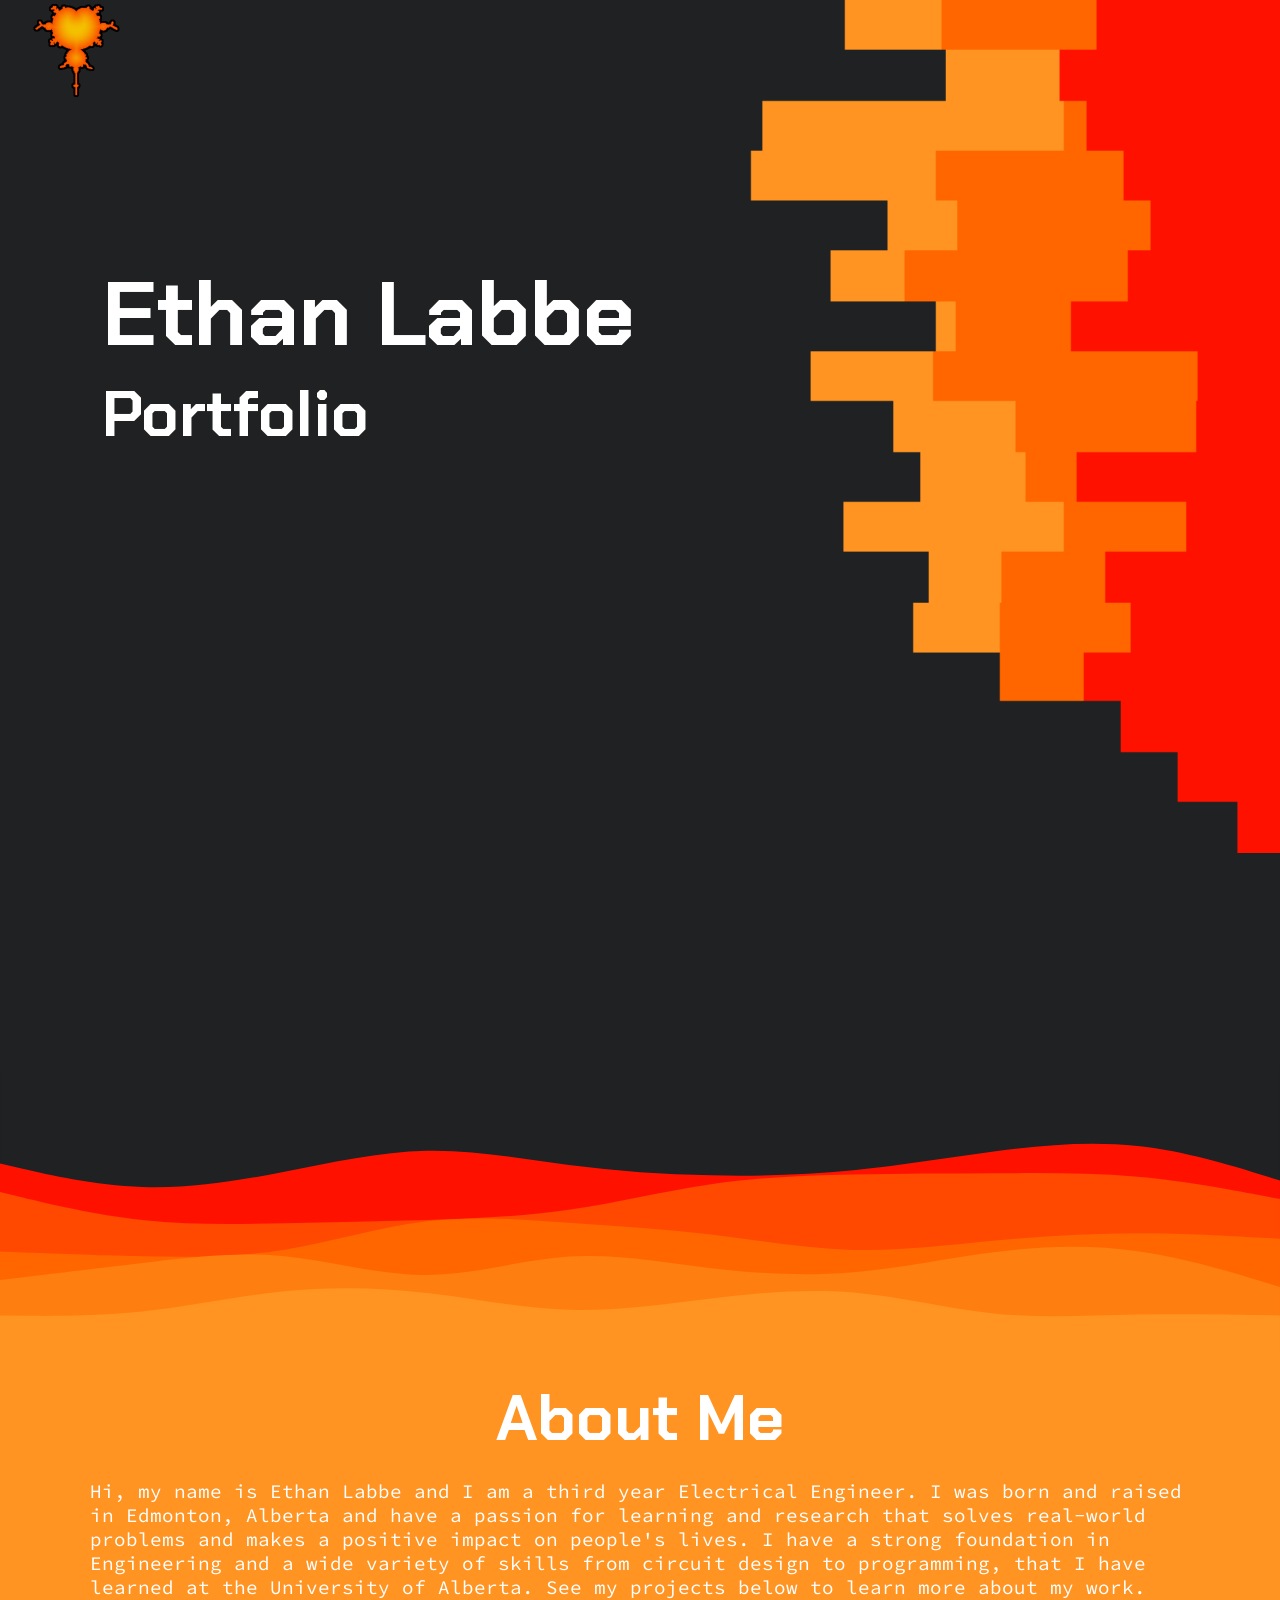
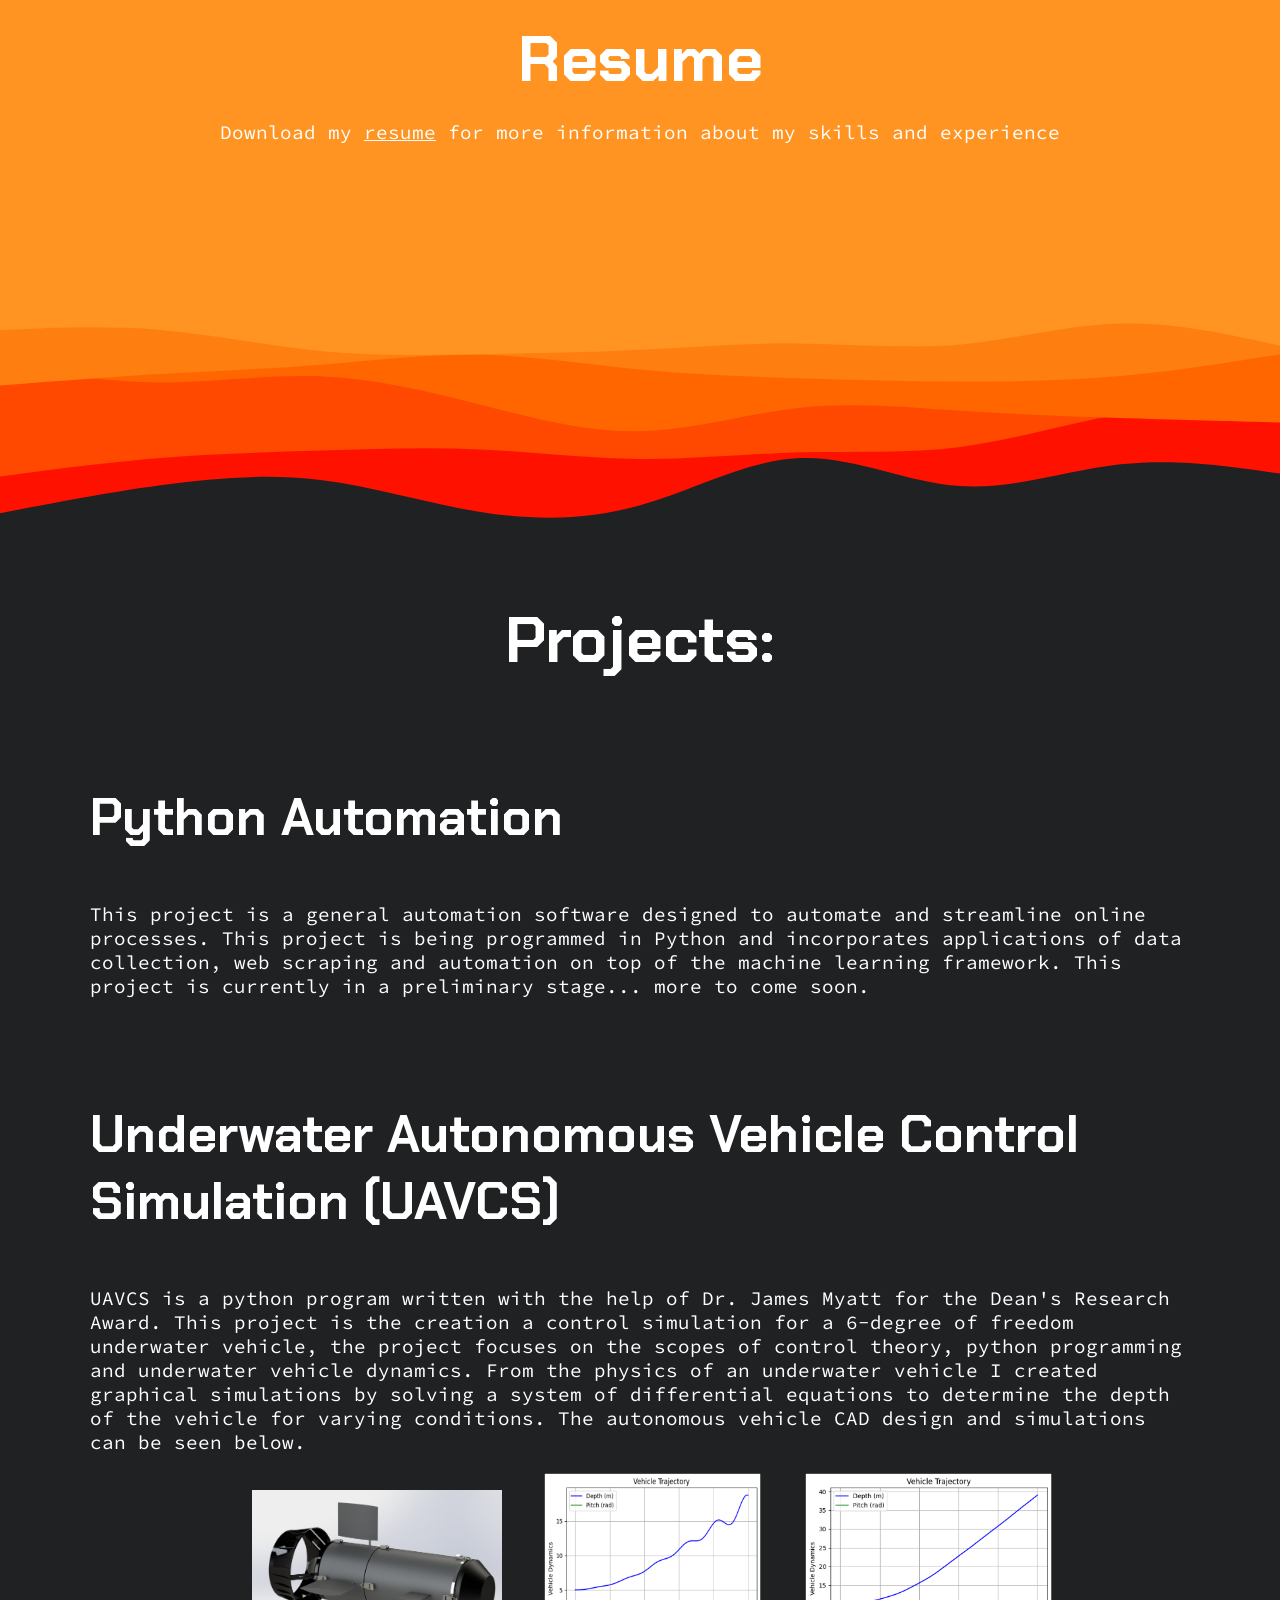
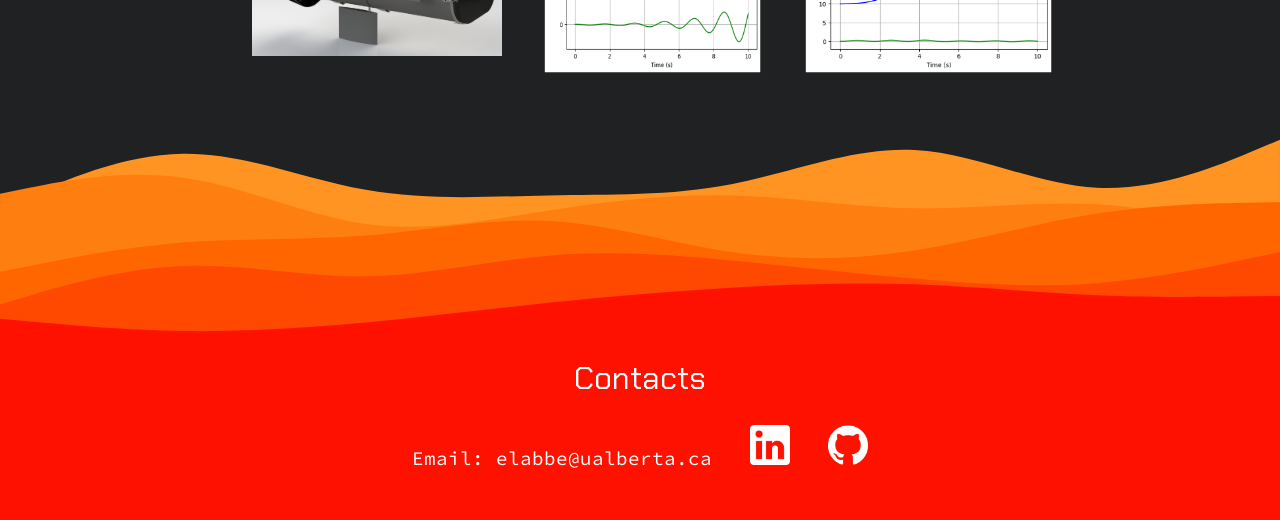
==== index.html @ 17e96338 "resume prep V1" ====
<!DOCTYPE html>
<html lang="en">

<head>
    <meta charset="UTF-8" />
    <meta http-equiv="X-UA-Compatible" content="IE=edge" />
    <meta name="viewport" content="width=device-width, initial-scale=1.0, user-scalable=0">
    <title>Ethan Labbe</title>
    <link rel="icon" type="image/x-icon" href="logo.png">
    <link rel="preconnect" href="https://fonts.googleapis.com">
    <link rel="preconnect" href="https://fonts.gstatic.com" crossorigin>
    <link
        href="https://fonts.googleapis.com/css2?family=Chakra+Petch:wght@400;600&family=Exo+2:wght@600&family=Oxygen:wght@700&family=Quicksand:wght@600&family=Righteous&family=Source+Code+Pro&display=swap"
        rel="stylesheet">

    <link rel="stylesheet" href="style.css">

</head>

<body>

    <div class="spacer layer2"> <img class="logo" src="logo.png" alt="logo"></div>
    <div class="container">
        <h1>Ethan Labbe</h1>
        <h2>Portfolio</h2>
    </div>

    <div class="spacer3"></div>
    <div class="spacer2 layer1"></div>
    <section class="yellow">
        <h2>About Me</h2>
        <p class="leftxt">Hi, my name is Ethan Labbe and I am a third year Electrical Engineer. I was born and raised
            in Edmonton, Alberta and have a passion for learning and research
            that solves real-world problems and makes a positive impact on people's lives. I have a strong
            foundation in Engineering and a wide variety of skills from circuit design to programming, that I have
            learned at the University of Alberta. See my projects below to learn more about my work.
        </p>
        <h2>Resume</h2>
        <p class="leftxt">Download my <a class="link" target="_blank" href="Ethan Labbe Resume.pdf">resume</a> for more information
            about my skills and experience </p>
    </section>
    <div class="spacer2 layer4"></div>

    <section>
        <h2>Projects:</h2>
        <div class="leftxt">
            <h3>Python Automation</h3>
            <p>This project is a general automation software designed to automate and streamline online processes. 
                This project is being programmed in Python and incorporates applications of data collection,
                web scraping and automation on top of the machine learning framework.
                This project is currently in a preliminary stage... more to come soon.</p>

            <h3><a target="_blank" href="DRAposter.pdf">Underwater Autonomous Vehicle Control Simulation (UAVCS)</a></h3>
            <p> UAVCS is a python program written with the help of Dr. James Myatt for the Dean's Research
                Award. This project is the creation a control simulation for a 6-degree of freedom underwater
                vehicle, the project focuses on the scopes of control theory, python programming and underwater
                vehicle dynamics. From the physics of an underwater vehicle I created graphical simulations by solving
                a system of differential equations to determine the depth of the vehicle for varying conditions.
                The autonomous vehicle CAD design and simulations can be seen below.
            </p>
        </div>
    </section>
    <div class="center">
        <img class= "medpic" src="UAVCAD.jpg" alt="CAD design of vehicle">
        <img class= "medpic" src="controlplot.jpg.png" alt="control plot">
        <img class= "medpic" src="Divingplot.jpg.png" alt="diving plot" >
    </div>
    <div class="layer3 spacer2"></div>
    <div class="center red">
        <p2>Contacts</p2>
    </div>

    <div class="center red">
        <p1>
            <p1>Email:</p1>
            <a onclick="copy()">elabbe@ualberta.ca</a>
            <a target="_blank" href="https://www.linkedin.com/in/ethan-labbe/">
                <img class="icon" src="linlogo.png" alt="logo1">
            </a>
            <a target="_blank" href="https://github.com/EthanLabb"> <img class="icon" src="gitlogo.png" alt="logo2"> </a>
        </p1>
    </div>

    <script>
        function copy() {
            navigator.clipboard.writeText("elabbe@ualberta.ca");
            window.alert("Email Copied")
        }
    </script>

</body>

</html>
---- style.css ----
@import url('https://fonts.googleapis.com/css2?family=Chakra+Petch:wght@400;600&family=Exo+2:wght@600&family=Oxygen:wght@700&family=Quicksand:wght@600&family=Righteous&family=Source+Code+Pro&display=swap');

        /* mobile response */
        @media screen and (max-width:1000px) {
            .icon{
                max-width: 15px;
            }
            .medpic{
                max-width: 100px;
            }

            .logo{
                max-width: 30px;
            }
        }


         h1 {
             font-size: 7vw;
             font-family: 'Chakra Petch', sans-serif;
             margin: 0;
         }

         h2 {
             font-size: 5vw;
             font-family: 'Chakra Petch', sans-serif;
             margin: 0;
         }

         h3 {
             font-size: 4vw;
             font-family: 'Chakra Petch', sans-serif;
             padding-top: 4vw;

         }

         .container {
             position: absolute;
             display: flex;
             flex-direction: column;
             align-items: flex-start;
             top: 20vw;
             padding-left: 8vw;
         }

         p {
             font-size: 1.5vw;
             font-family: 'Source Code Pro', monospace;
             margin-left: 0px;
         }

         p1 {
             font-size: 1.5vw;
             font-family: 'Source Code Pro', monospace;
             margin-left: 0px;
             padding-bottom: 50px;
         }

         p2 {
             font-size: 2.5vw;
             font-family: 'Chakra Petch', sans-serif;
             padding-bottom: 2vw;
         }

         body {
             margin: 0;
             color: white;
             background: #1f2122;
             overflow-x: hidden;
         }

         section {
             position: relative;
             display: flex;
             flex-direction: column;
             align-items: center;
             min-height: 40vw;
             padding-top: 2vw;
         }

         img {
             margin-left: 2vw;
             object-fit:contain;
         }

         .icon {
            width: 40px;
         }

         .medpic{
            width:250px;
            height:200px;
         }

         .logo{
            width: 100px;
         }

         a {
             color: white;
             text-decoration: none;
         }

         .blue {
             background: #3c31dd;
         }

         .red {
             background: #ff1100;
         }


         .dark {
             background: #0f0f10;
         }

         .yellow {
             background: #ff9423;
         }

         /* SVG background image via https://haikei.app/ */

         .spacer {
             width: 100%;
             background-repeat: no-repeat;
             background-position: center;
             background-size: cover;
             aspect-ratio: 900/600;
         }

         .spacer2 {
             width: 100%;
             background-repeat: no-repeat;
             background-position: center;
             background-size: cover;
             aspect-ratio: 900/200;
         }

         .spacer3 {
             width: 100%;
             background-repeat: no-repeat;
             background-position: center;
             background-size: cover;
             aspect-ratio: 900/150;
         }

         .center {
             display: flex;
             justify-content: center;
             align-items: center;
         }

         .leftxt {
             margin-left: 7vw;
             margin-right: 7vw;

         }

         .arrow {
             display: block;
             margin: auto;
         }

         .layer1 {
             background-image: url('./upwave1.svg');
         }

         .layer2 {
             background-image: url('./rightstep2.png');
         }

         .layer3 {
             background-image: url('./btmwave.svg');
         }

         .layer4 {
             background-image: url('./dwnwave.svg');
         }

         .flip {
             transform: rotate(180deg);
         }

         .rotate {
             transform: rotate(270deg);
         }

         .invert {
             color: inver;
         }

         .link {
             color: rgb(254, 254, 254);
             text-decoration: underline;
         }

         a:hover {
             color: rgb(91, 91, 91);
         }
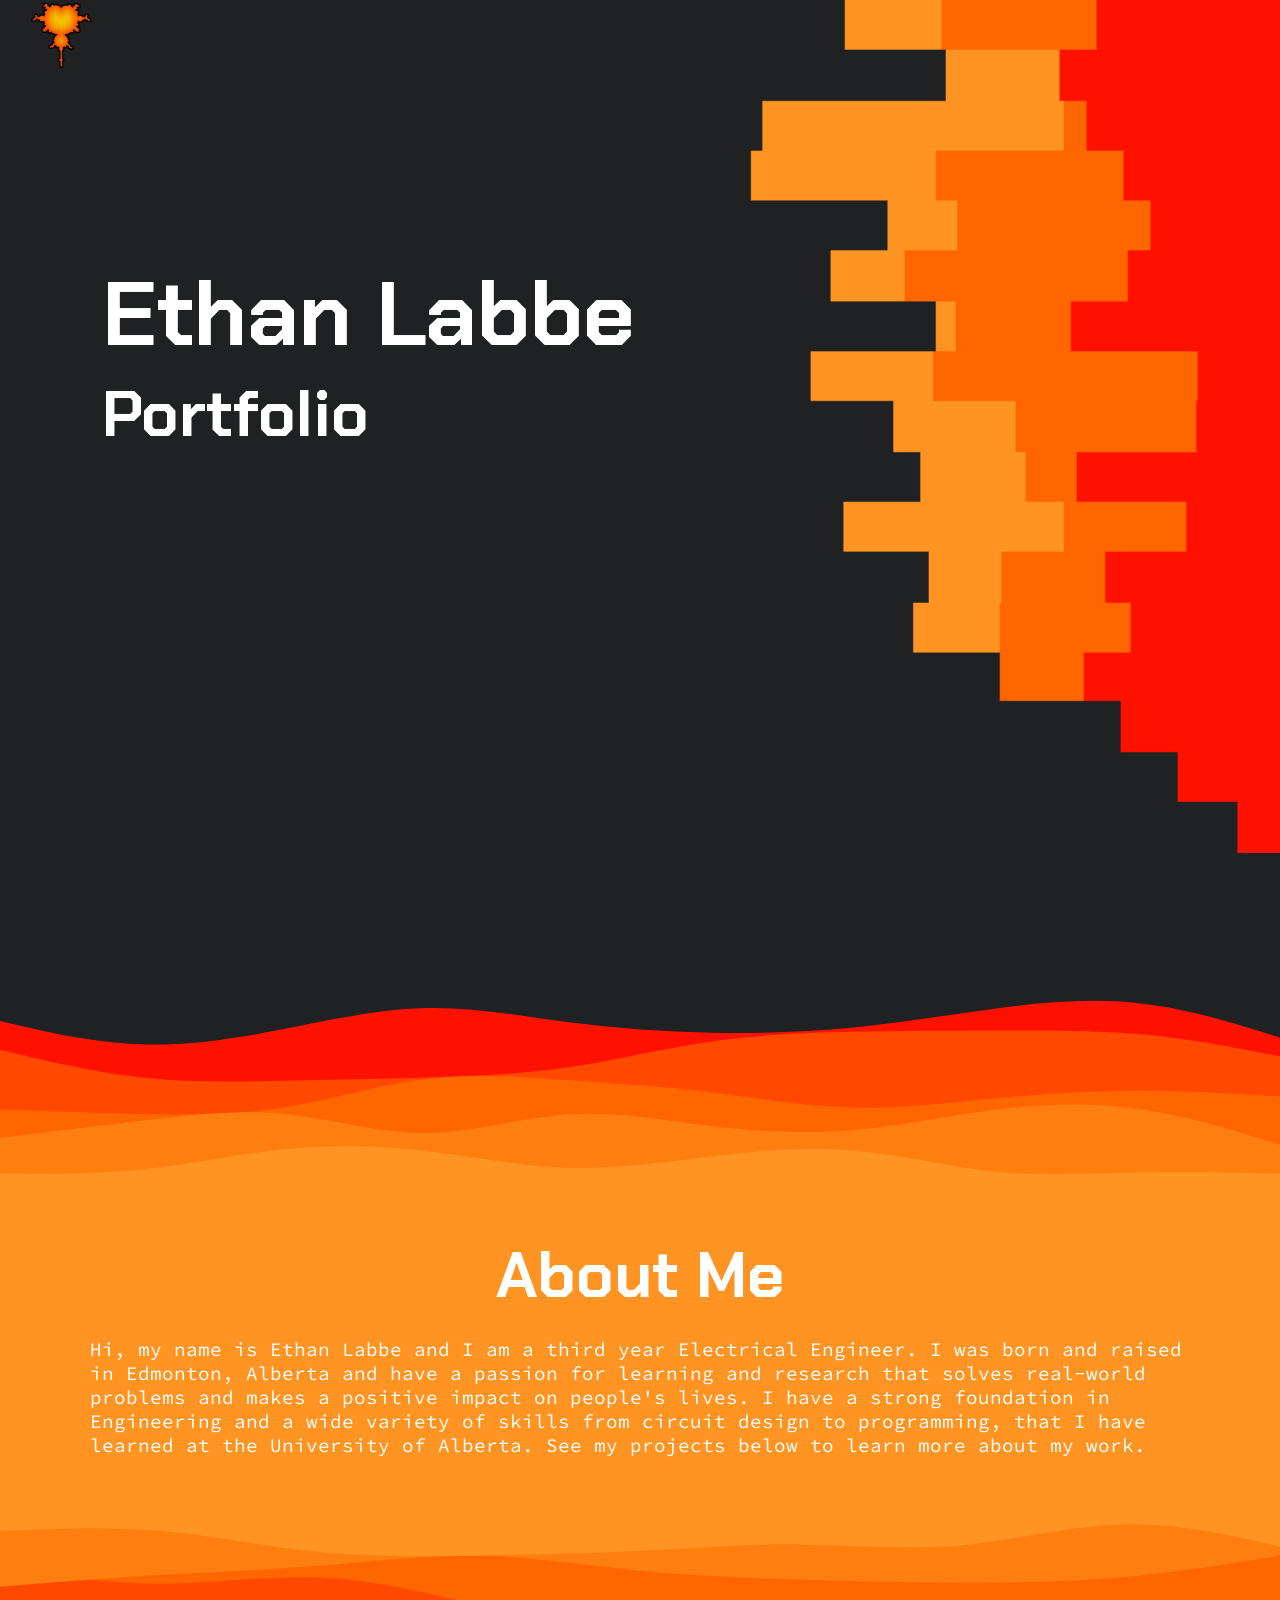
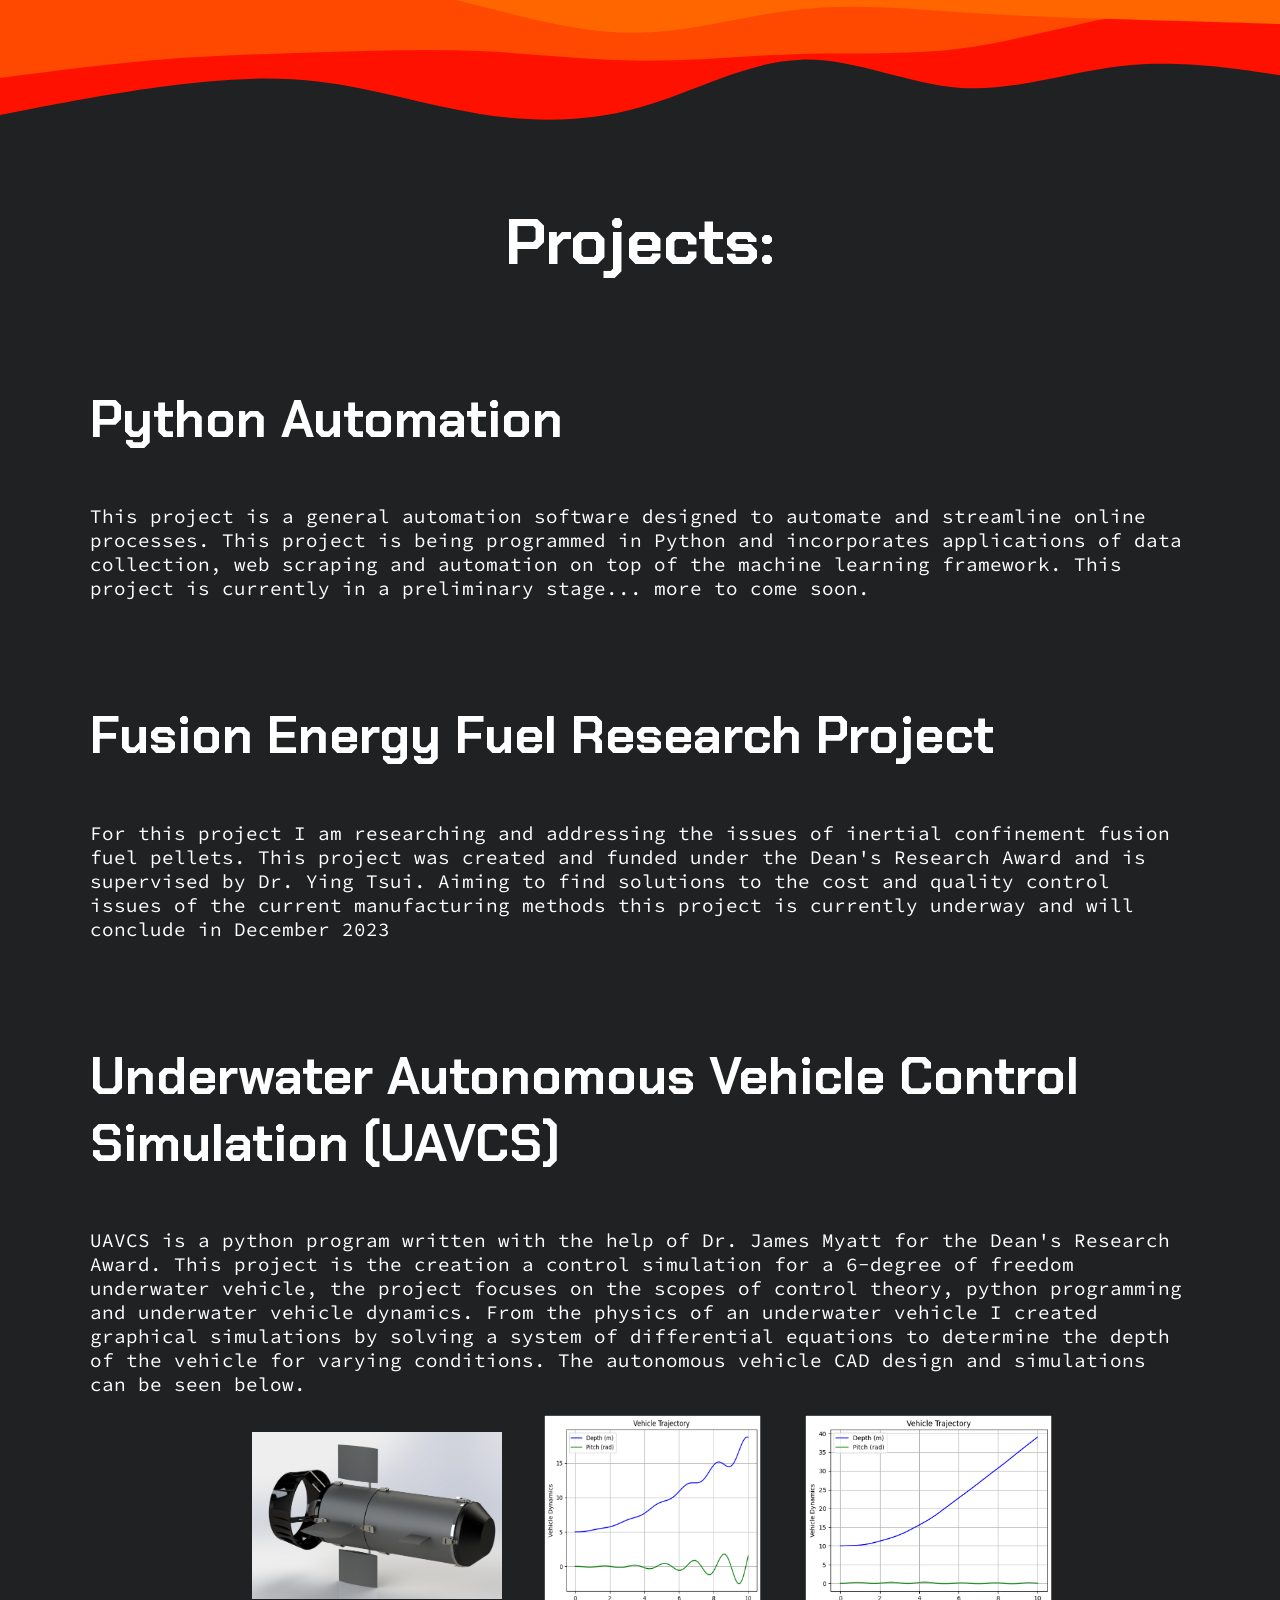
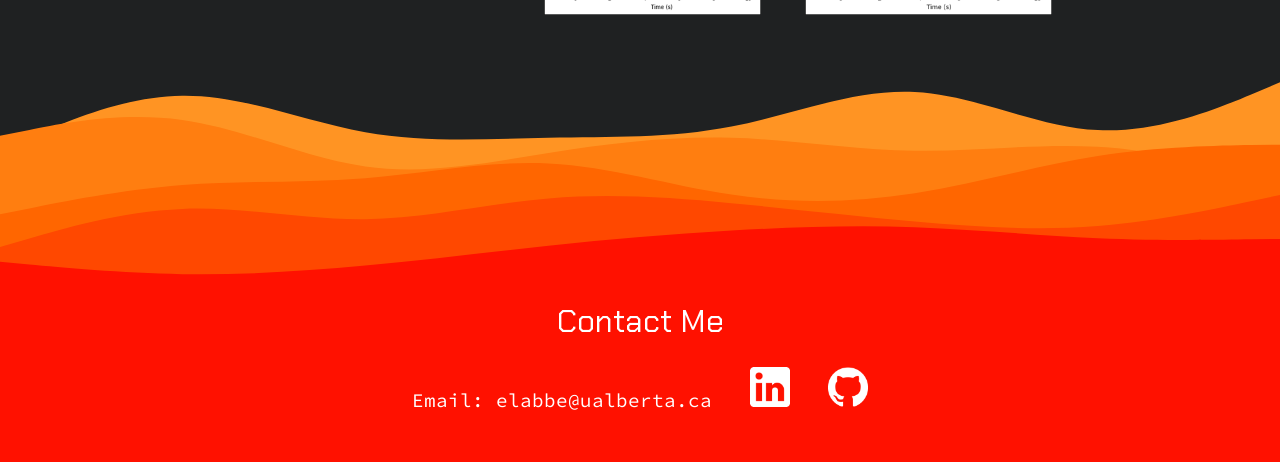
==== commit 8e8b2fe1: "research project update" ====
--- a/index.html
+++ b/index.html
@@ -35,9 +35,6 @@
             foundation in Engineering and a wide variety of skills from circuit design to programming, that I have
             learned at the University of Alberta. See my projects below to learn more about my work.
         </p>
-        <h2>Resume</h2>
-        <p class="leftxt">Download my <a class="link" target="_blank" href="Ethan Labbe Resume.pdf">resume</a> for more information
-            about my skills and experience </p>
     </section>
     <div class="spacer2 layer4"></div>
 
@@ -49,6 +46,12 @@
                 This project is being programmed in Python and incorporates applications of data collection,
                 web scraping and automation on top of the machine learning framework.
                 This project is currently in a preliminary stage... more to come soon.</p>
+
+            <h3>Fusion Energy Fuel Research Project</h3>
+            <p>For this project I am researching and addressing the issues of inertial confinement fusion fuel pellets. This project was created and
+                funded under the Dean's Research Award and is supervised by Dr. Ying Tsui. Aiming to find solutions to the cost and quality control issues of
+                the current manufacturing methods this project is currently underway and will conclude in December 2023
+            </p>
 
             <h3><a target="_blank" href="DRAposter.pdf">Underwater Autonomous Vehicle Control Simulation (UAVCS)</a></h3>
             <p> UAVCS is a python program written with the help of Dr. James Myatt for the Dean's Research
@@ -67,7 +70,7 @@
     </div>
     <div class="layer3 spacer2"></div>
     <div class="center red">
-        <p2>Contacts</p2>
+        <p2>Contact Me</p2>
     </div>
 
     <div class="center red">
--- a/style.css
+++ b/style.css
@@ -10,7 +10,7 @@
             }
 
             .logo{
-                max-width: 30px;
+                max-width: 20px;
             }
         }
 
@@ -74,7 +74,7 @@
              display: flex;
              flex-direction: column;
              align-items: center;
-             min-height: 40vw;
+             min-height: 20vw;
              padding-top: 2vw;
          }
 
@@ -93,7 +93,7 @@
          }
 
          .logo{
-            width: 100px;
+            width: 70px;
          }
 
          a {
@@ -118,8 +118,6 @@
              background: #ff9423;
          }
 
-         /* SVG background image via https://haikei.app/ */
-
          .spacer {
              width: 100%;
              background-repeat: no-repeat;
@@ -141,7 +139,7 @@
              background-repeat: no-repeat;
              background-position: center;
              background-size: cover;
-             aspect-ratio: 900/150;
+             aspect-ratio: 900/50;
          }
 
          .center {
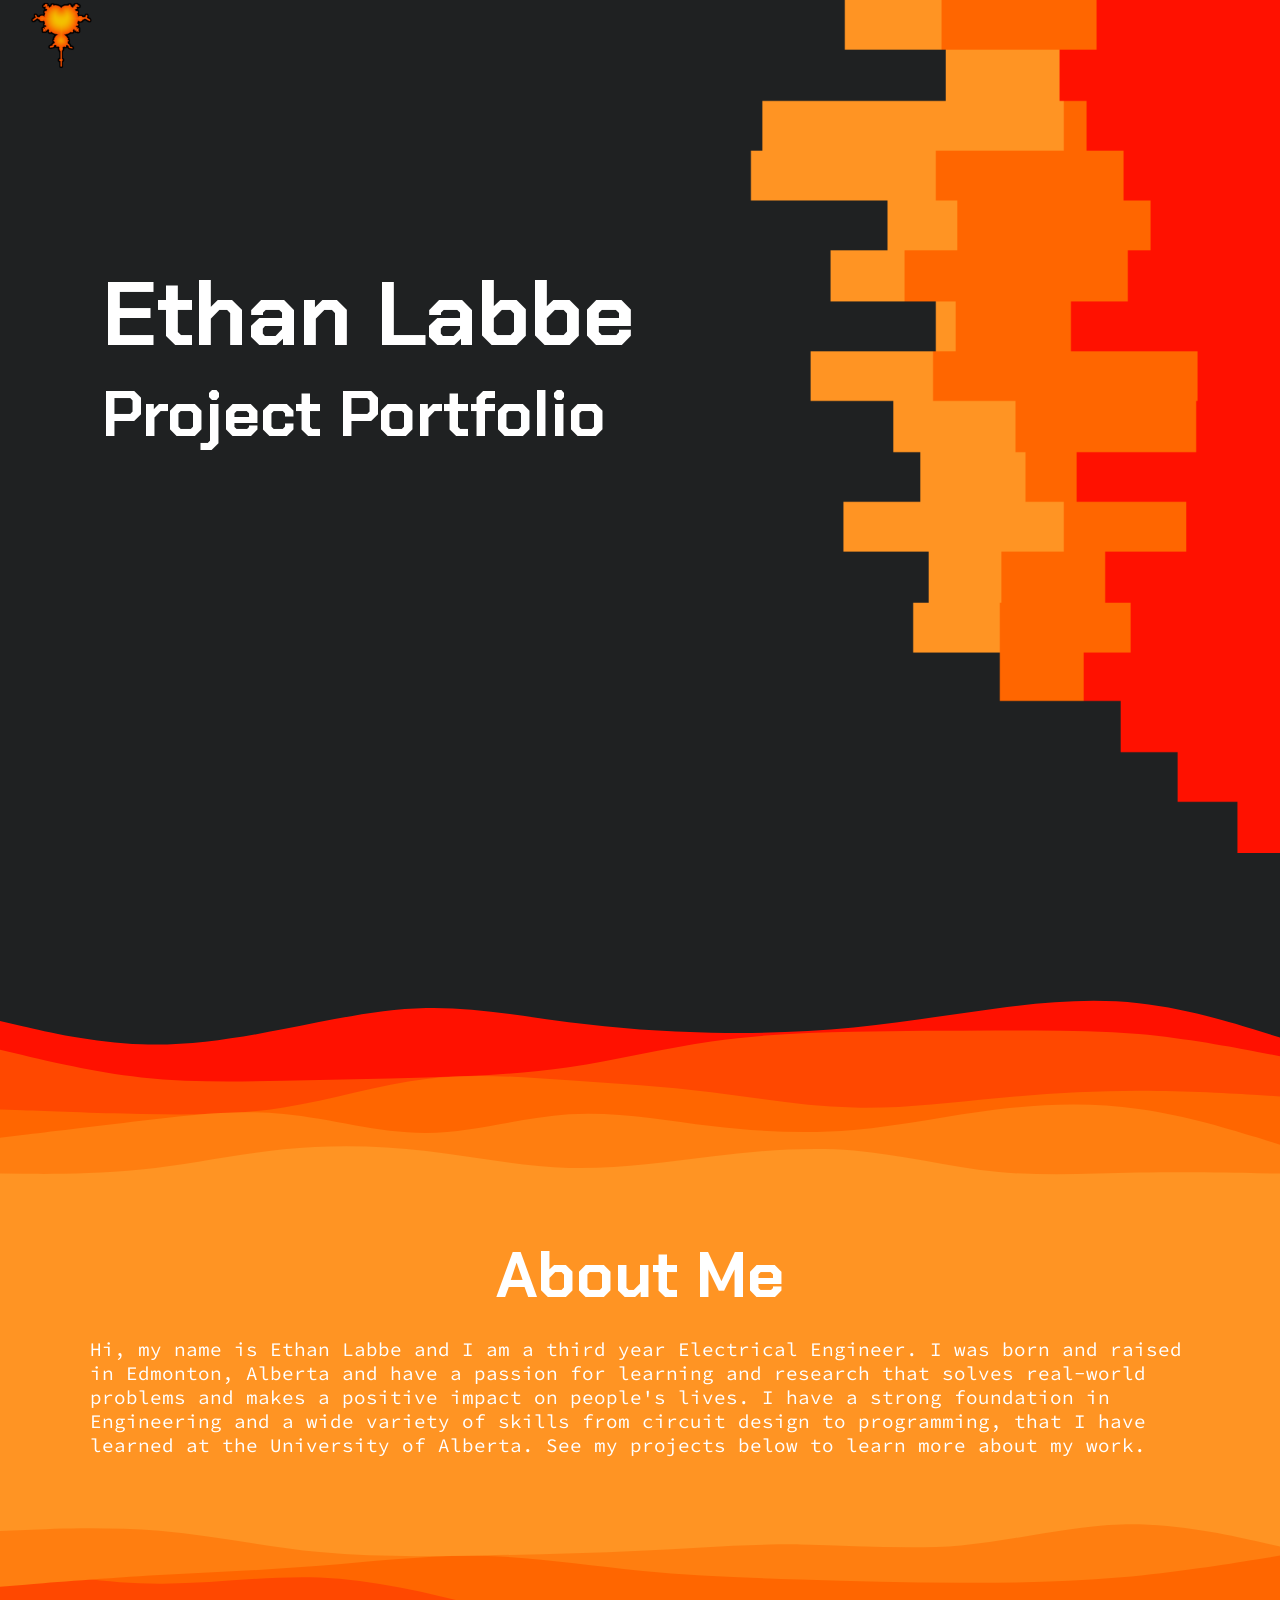
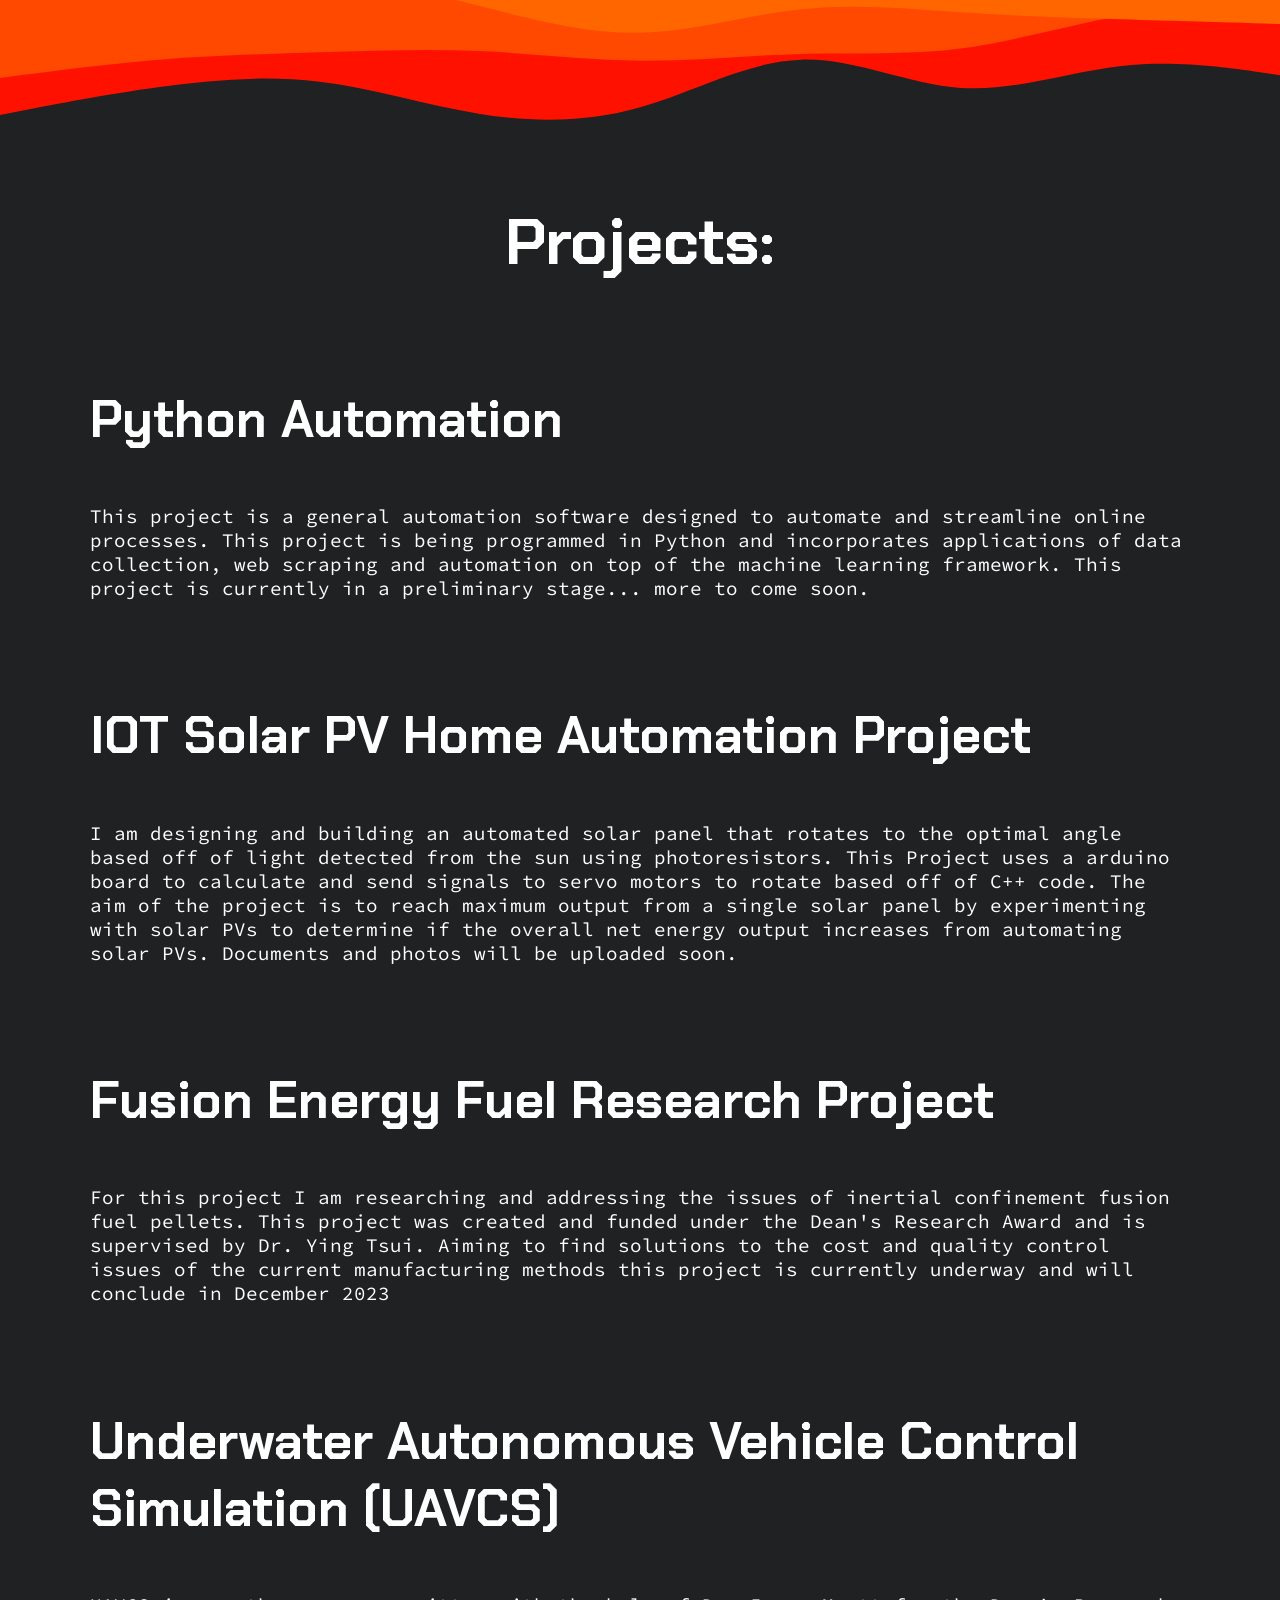
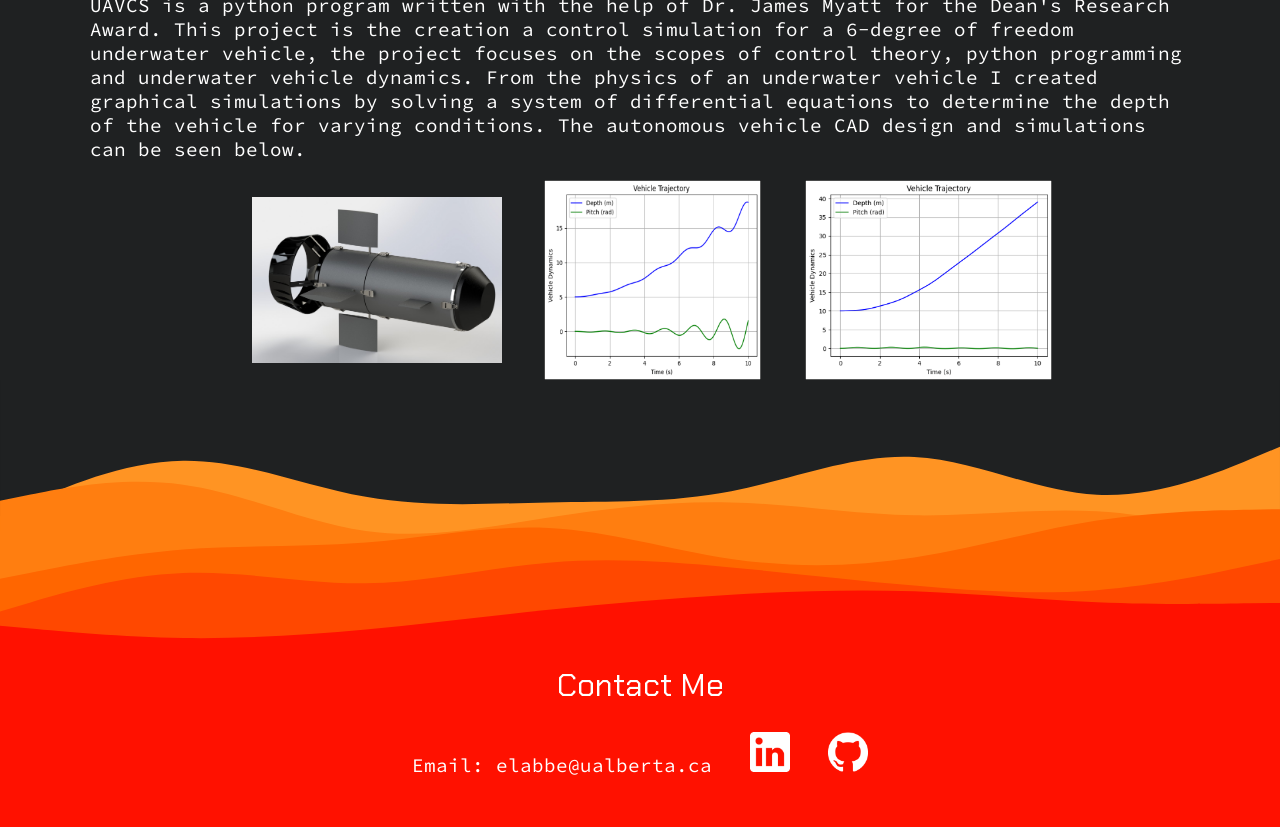
==== commit 2f34b4fb: "IOT Project Update" ====
--- a/index.html
+++ b/index.html
@@ -22,7 +22,7 @@
     <div class="spacer layer2"> <img class="logo" src="logo.png" alt="logo"></div>
     <div class="container">
         <h1>Ethan Labbe</h1>
-        <h2>Portfolio</h2>
+        <h2>Project Portfolio</h2>
     </div>
 
     <div class="spacer3"></div>
@@ -41,11 +41,21 @@
     <section>
         <h2>Projects:</h2>
         <div class="leftxt">
+
             <h3>Python Automation</h3>
             <p>This project is a general automation software designed to automate and streamline online processes. 
                 This project is being programmed in Python and incorporates applications of data collection,
                 web scraping and automation on top of the machine learning framework.
                 This project is currently in a preliminary stage... more to come soon.</p>
+
+            <h3>IOT Solar PV Home Automation Project</h3>
+            <p> I am designing and building an automated solar panel that rotates to the optimal angle based off of
+                light detected from the sun using photoresistors. This Project uses a arduino board to calculate and 
+                send signals to servo motors to rotate based off of C++ code.
+                The aim of the project is to reach maximum output from a single solar panel by experimenting with solar PVs to
+                determine if the overall net energy output increases 
+                from automating solar PVs. Documents and photos will be uploaded soon.
+            </p>
 
             <h3>Fusion Energy Fuel Research Project</h3>
             <p>For this project I am researching and addressing the issues of inertial confinement fusion fuel pellets. This project was created and
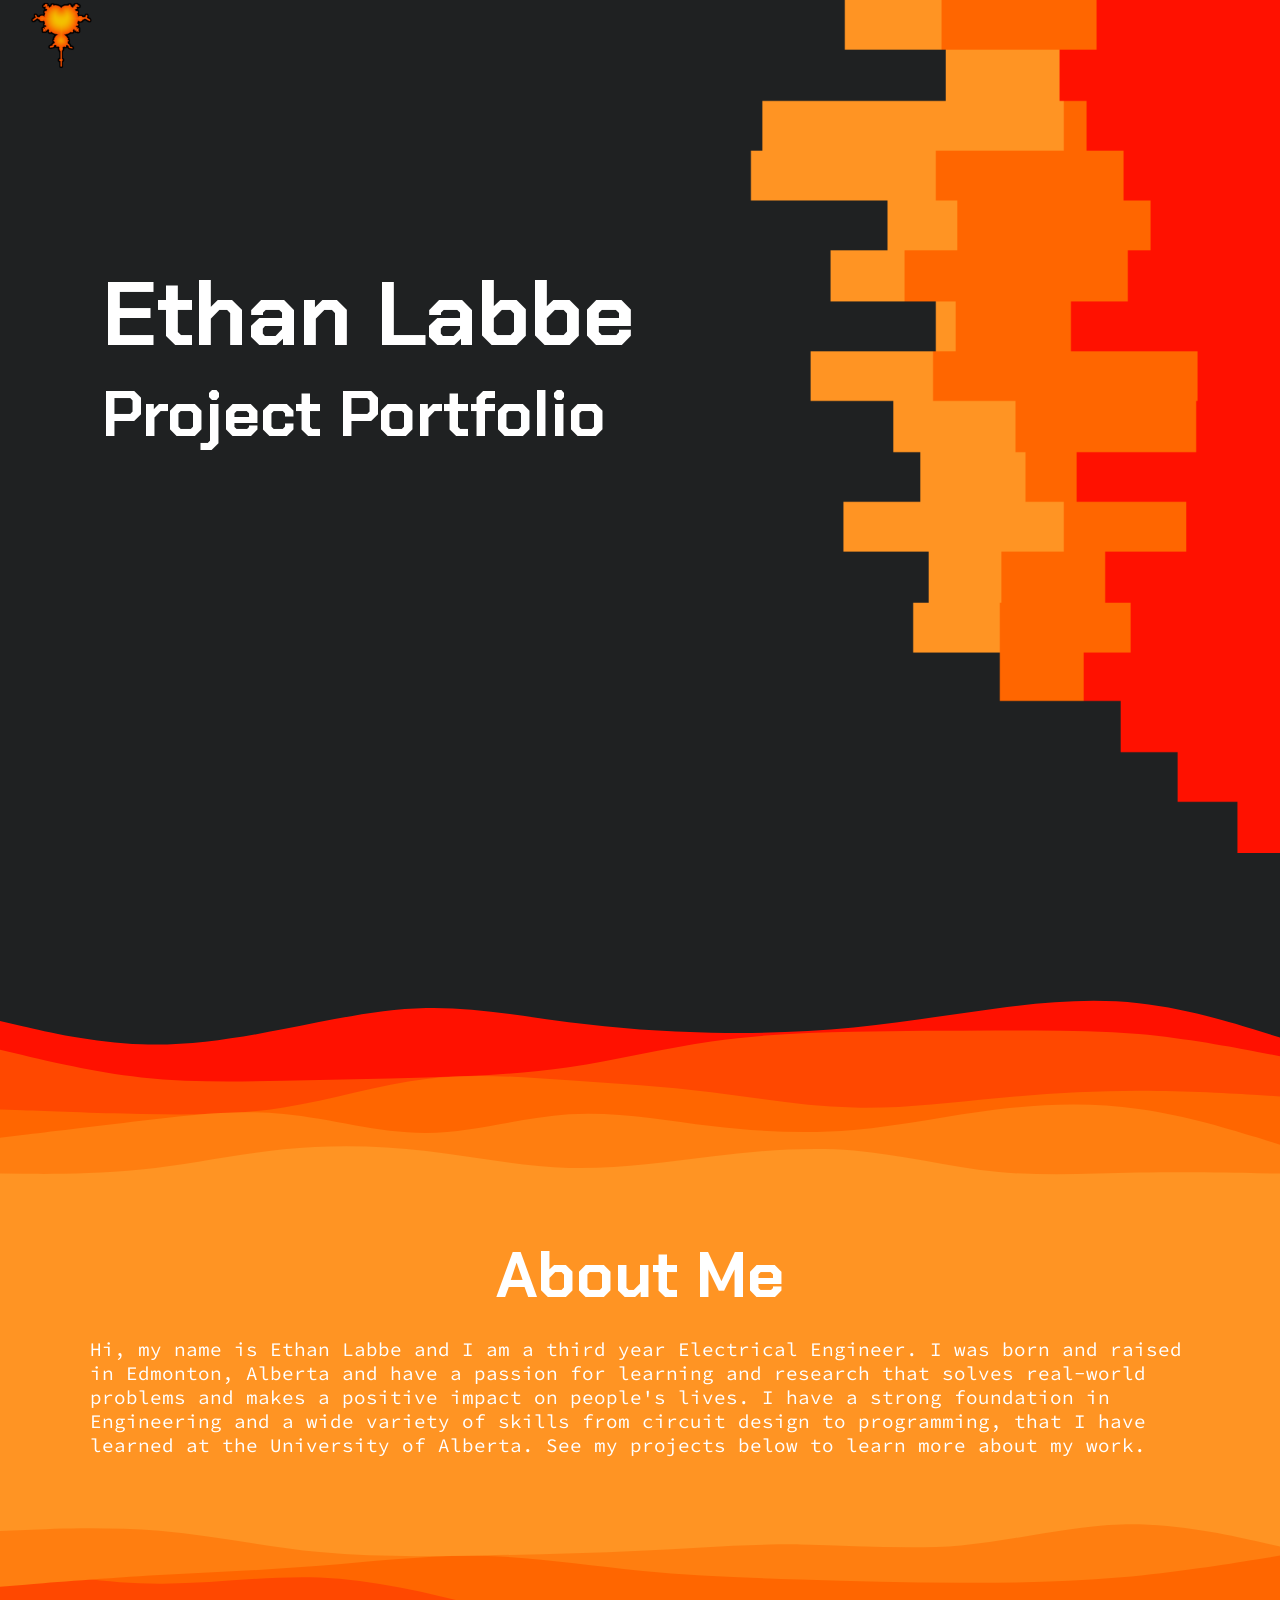
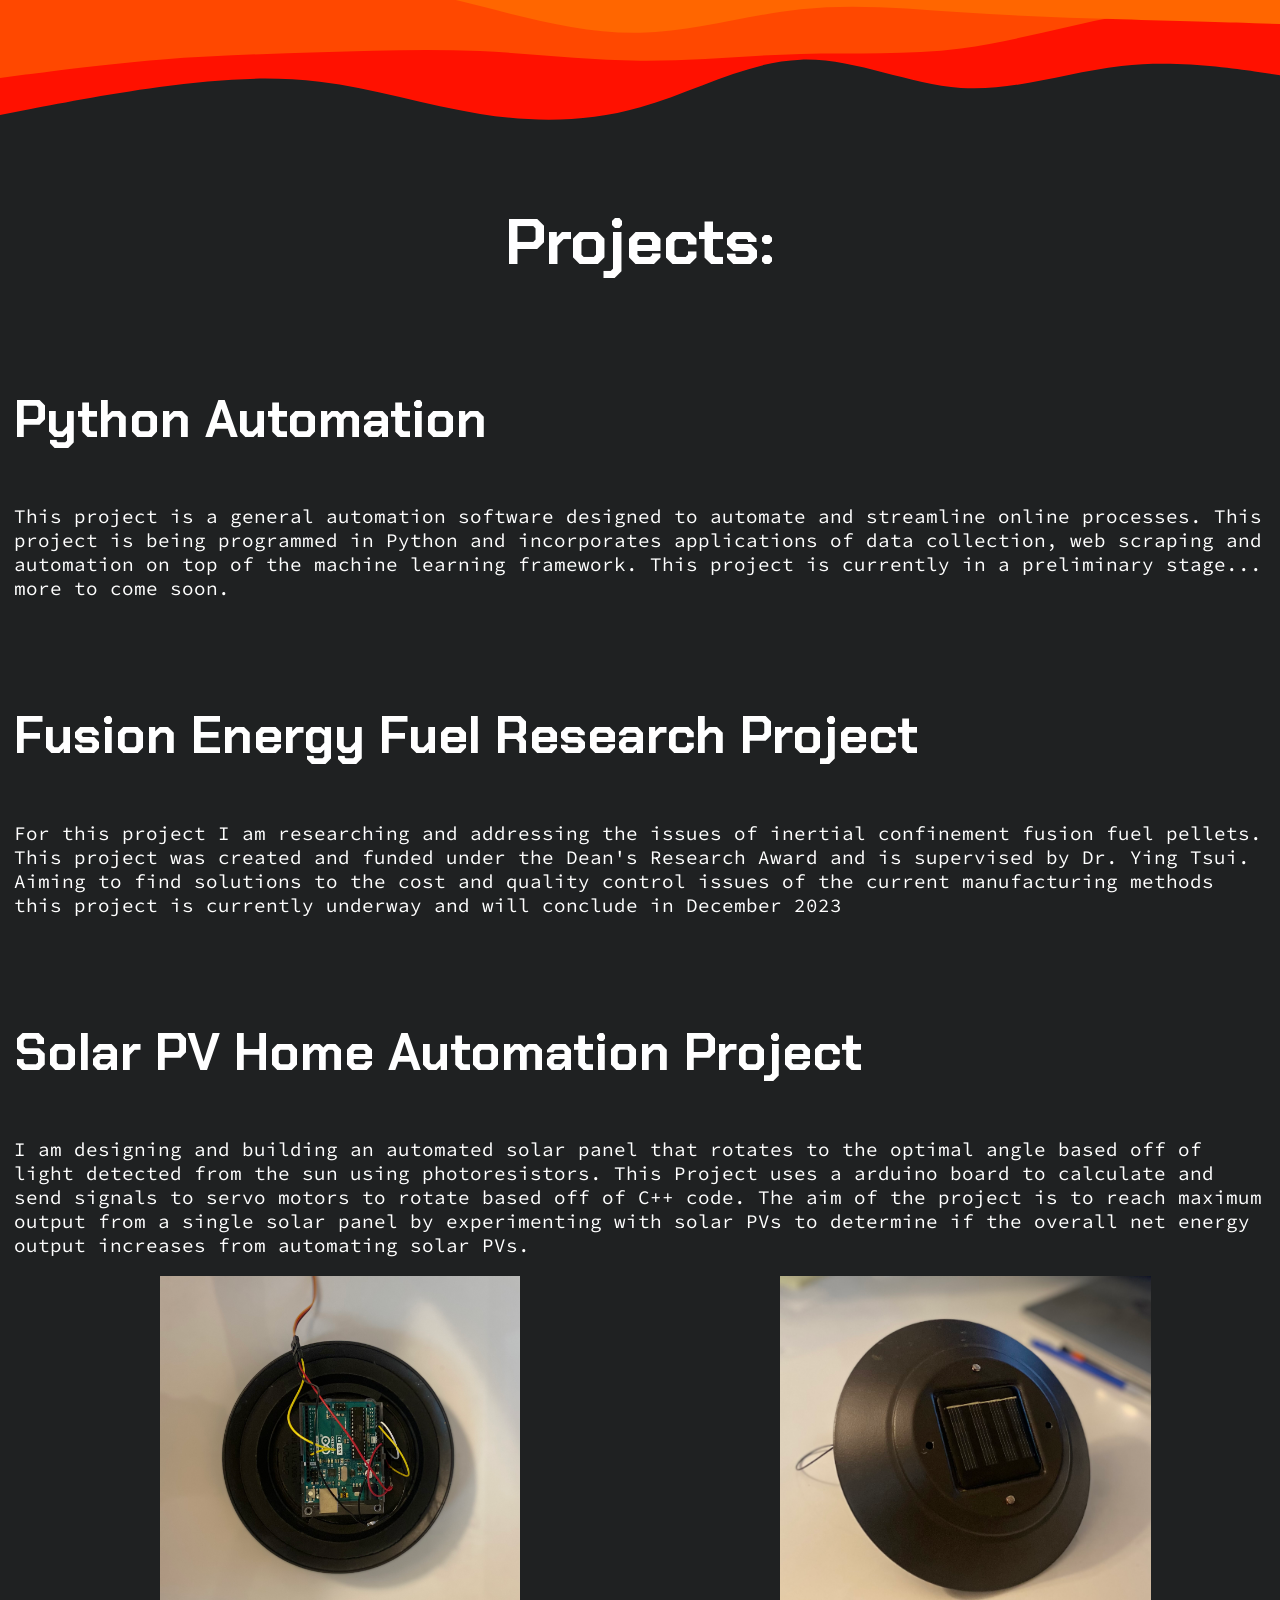
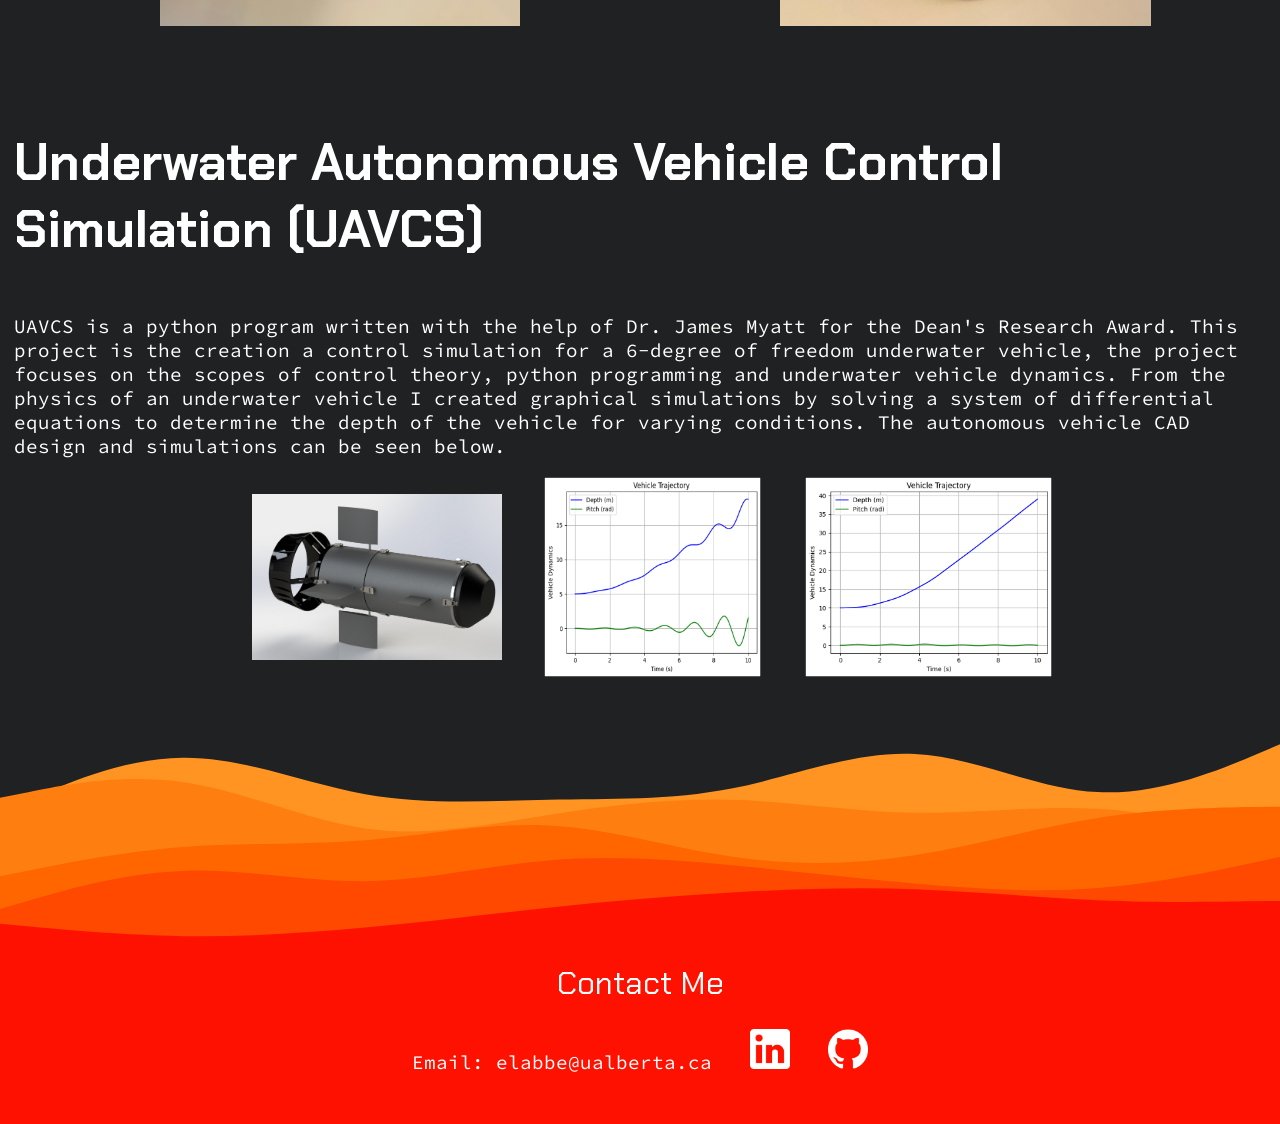
==== commit 59f42d6e: "Solar Project Update" ====
--- a/index.html
+++ b/index.html
@@ -48,20 +48,26 @@
                 web scraping and automation on top of the machine learning framework.
                 This project is currently in a preliminary stage... more to come soon.</p>
 
-            <h3>IOT Solar PV Home Automation Project</h3>
+            <h3>Fusion Energy Fuel Research Project</h3>
+            <p>For this project I am researching and addressing the issues of inertial confinement fusion fuel pellets. This project
+                was created and
+                funded under the Dean's Research Award and is supervised by Dr. Ying Tsui. Aiming to find solutions to the cost and
+                quality control issues of
+                the current manufacturing methods this project is currently underway and will conclude in December 2023
+            </p>
+
+            <h3>Solar PV Home Automation Project</h3>
             <p> I am designing and building an automated solar panel that rotates to the optimal angle based off of
                 light detected from the sun using photoresistors. This Project uses a arduino board to calculate and 
                 send signals to servo motors to rotate based off of C++ code.
                 The aim of the project is to reach maximum output from a single solar panel by experimenting with solar PVs to
                 determine if the overall net energy output increases 
-                from automating solar PVs. Documents and photos will be uploaded soon.
+                from automating solar PVs.
             </p>
-
-            <h3>Fusion Energy Fuel Research Project</h3>
-            <p>For this project I am researching and addressing the issues of inertial confinement fusion fuel pellets. This project was created and
-                funded under the Dean's Research Award and is supervised by Dr. Ying Tsui. Aiming to find solutions to the cost and quality control issues of
-                the current manufacturing methods this project is currently underway and will conclude in December 2023
-            </p>
+            <div class="center">
+                <img class="lrgpic" src="PanelWiring.jpg" alt="Panel Wiring">
+                <img class="lrgpic" src="SolarPanel.jpg" alt="Solar Panel">
+            </div>
 
             <h3><a target="_blank" href="DRAposter.pdf">Underwater Autonomous Vehicle Control Simulation (UAVCS)</a></h3>
             <p> UAVCS is a python program written with the help of Dr. James Myatt for the Dean's Research
--- a/style.css
+++ b/style.css
@@ -6,6 +6,10 @@
                 max-width: 15px;
             }
             .medpic{
+                max-width: 100px;
+            }
+
+            .lrgpic{
                 max-width: 100px;
             }
 
@@ -92,6 +96,10 @@
             height:200px;
          }
 
+         .lrgpic{
+            width:600px;
+            height:350px;
+         }
          .logo{
             width: 70px;
          }
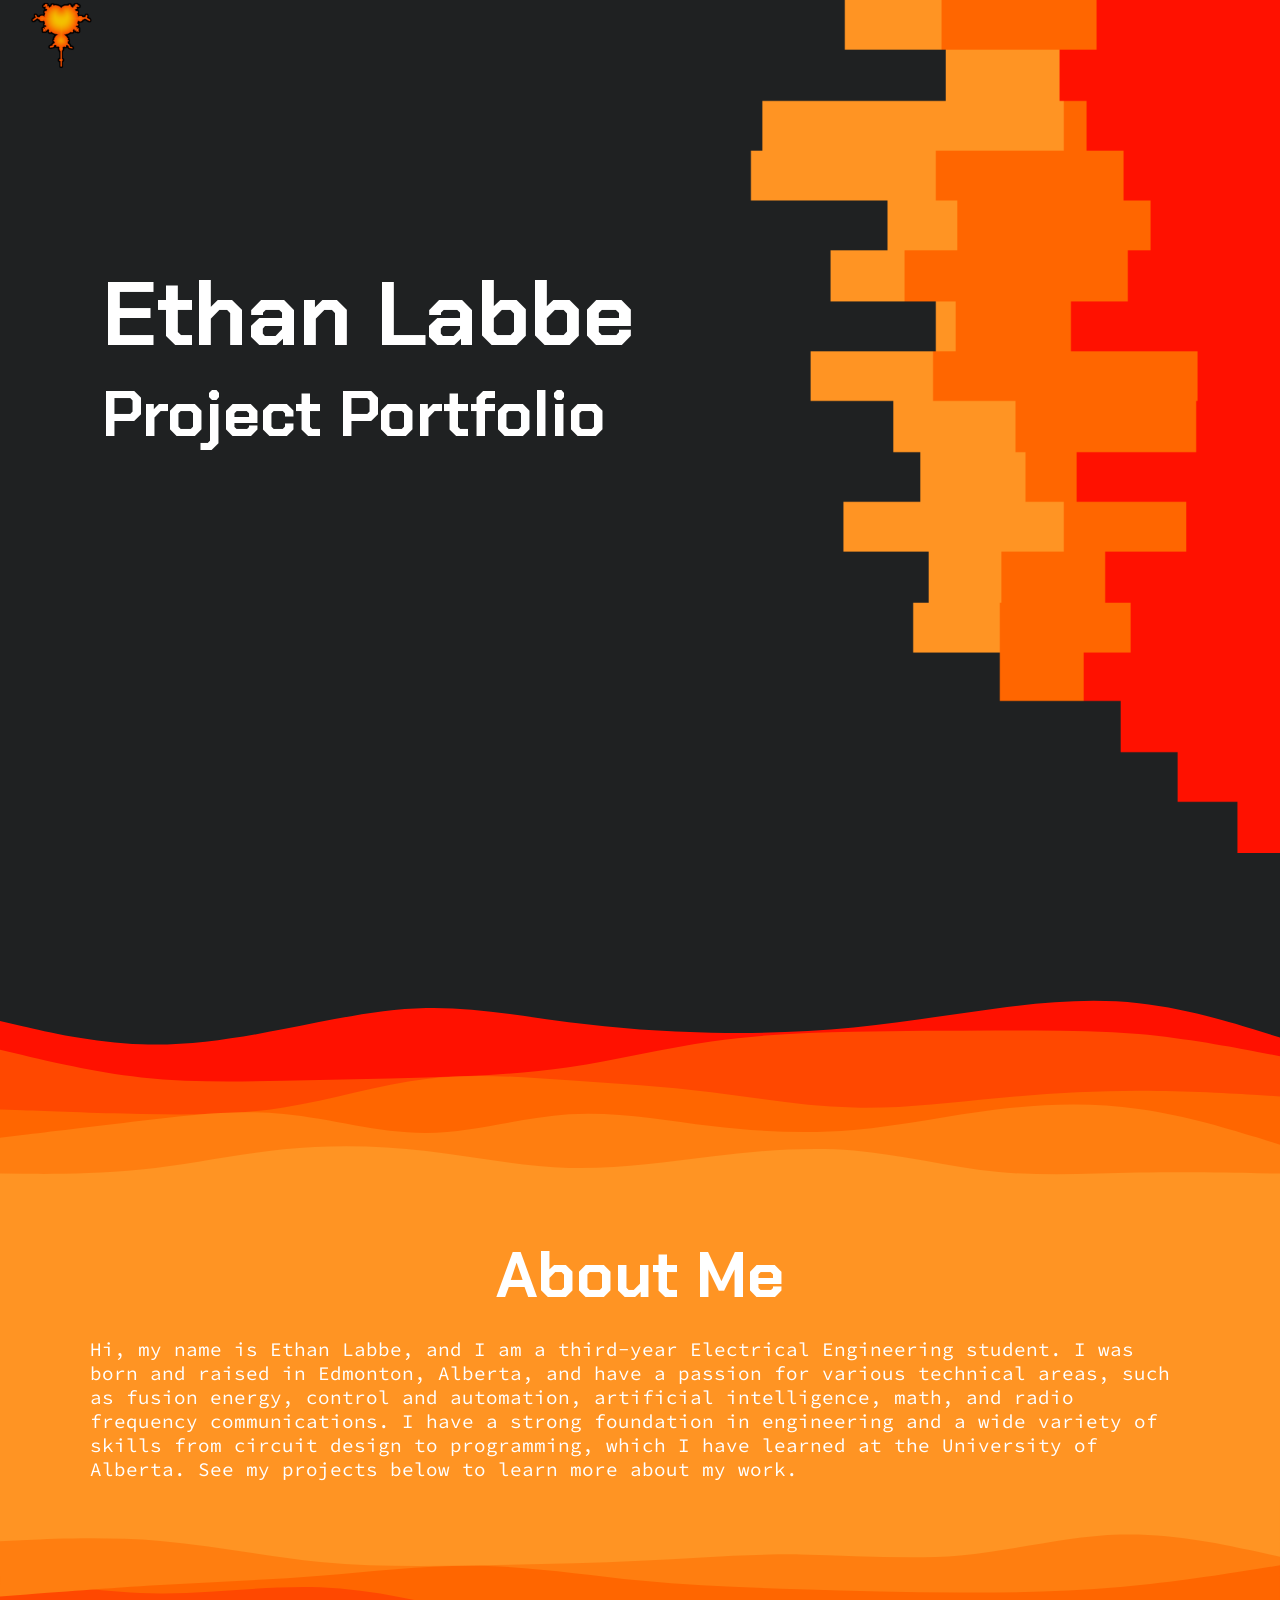
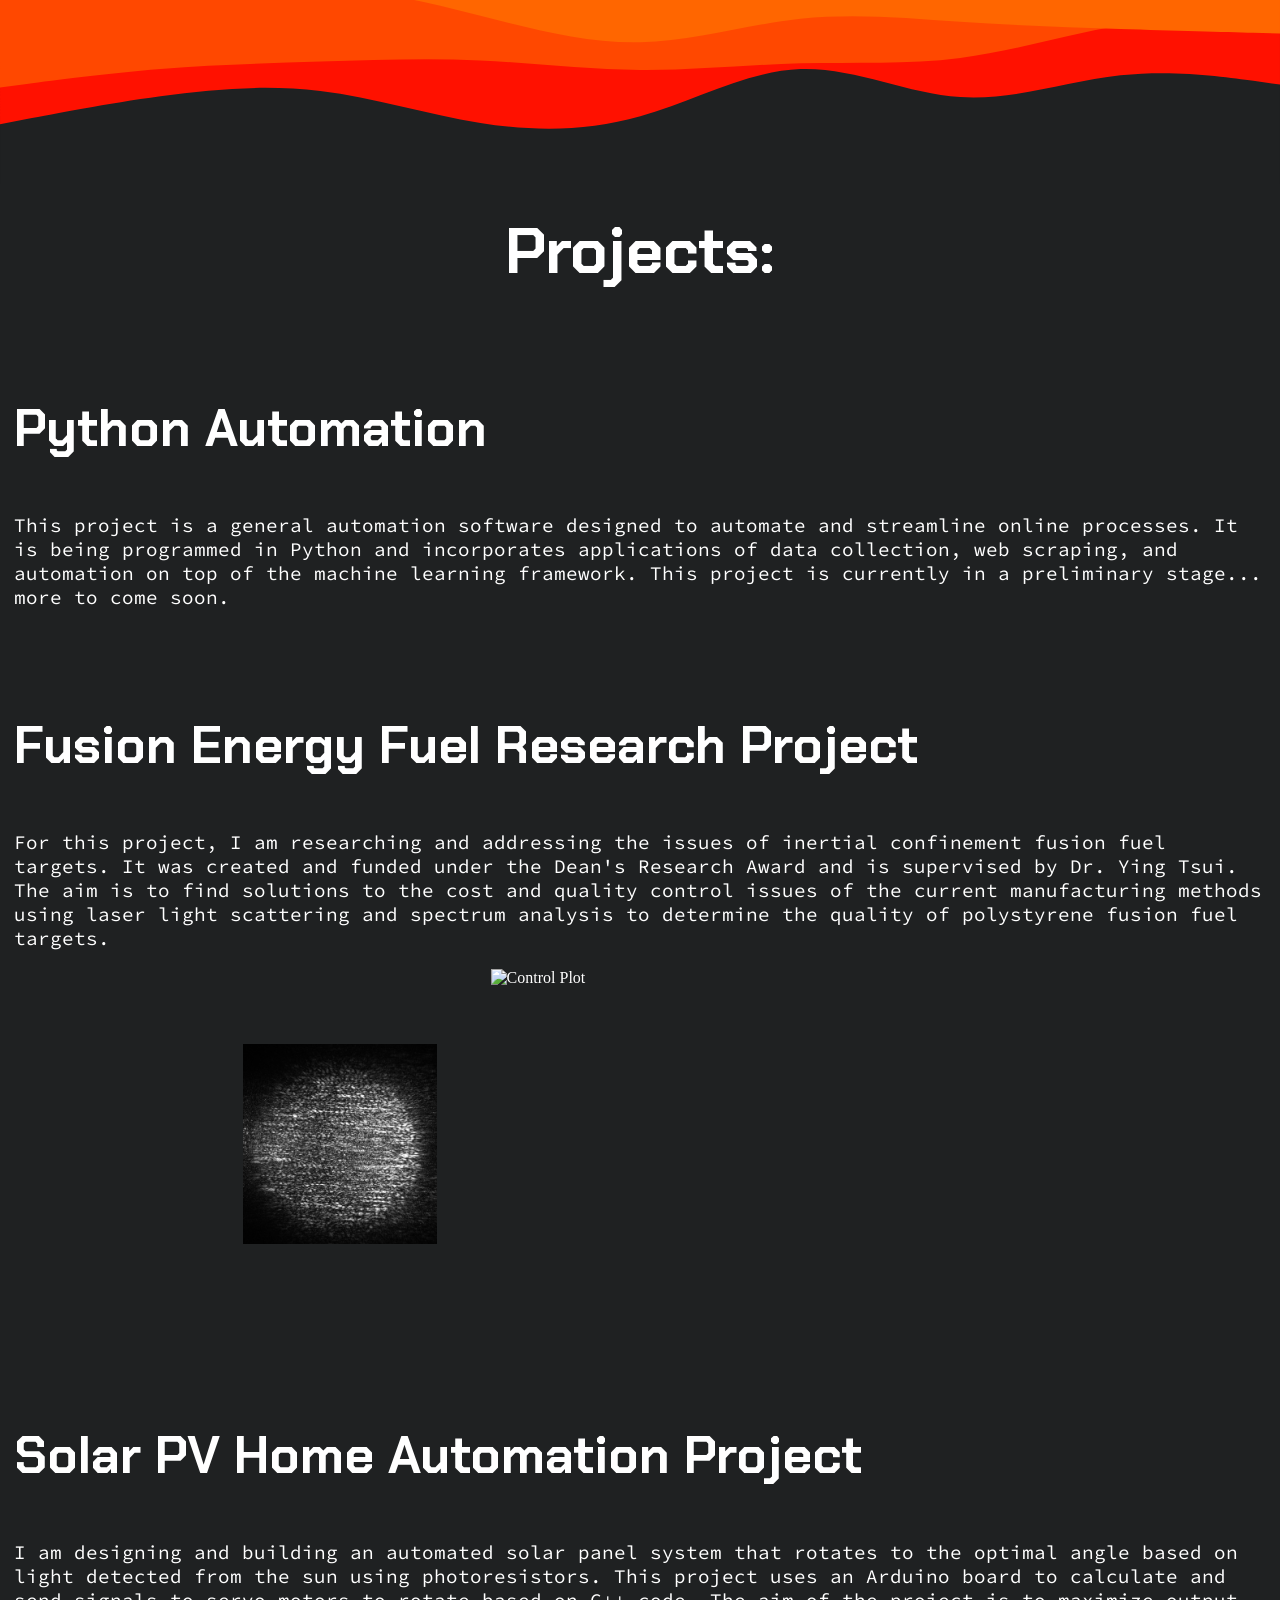
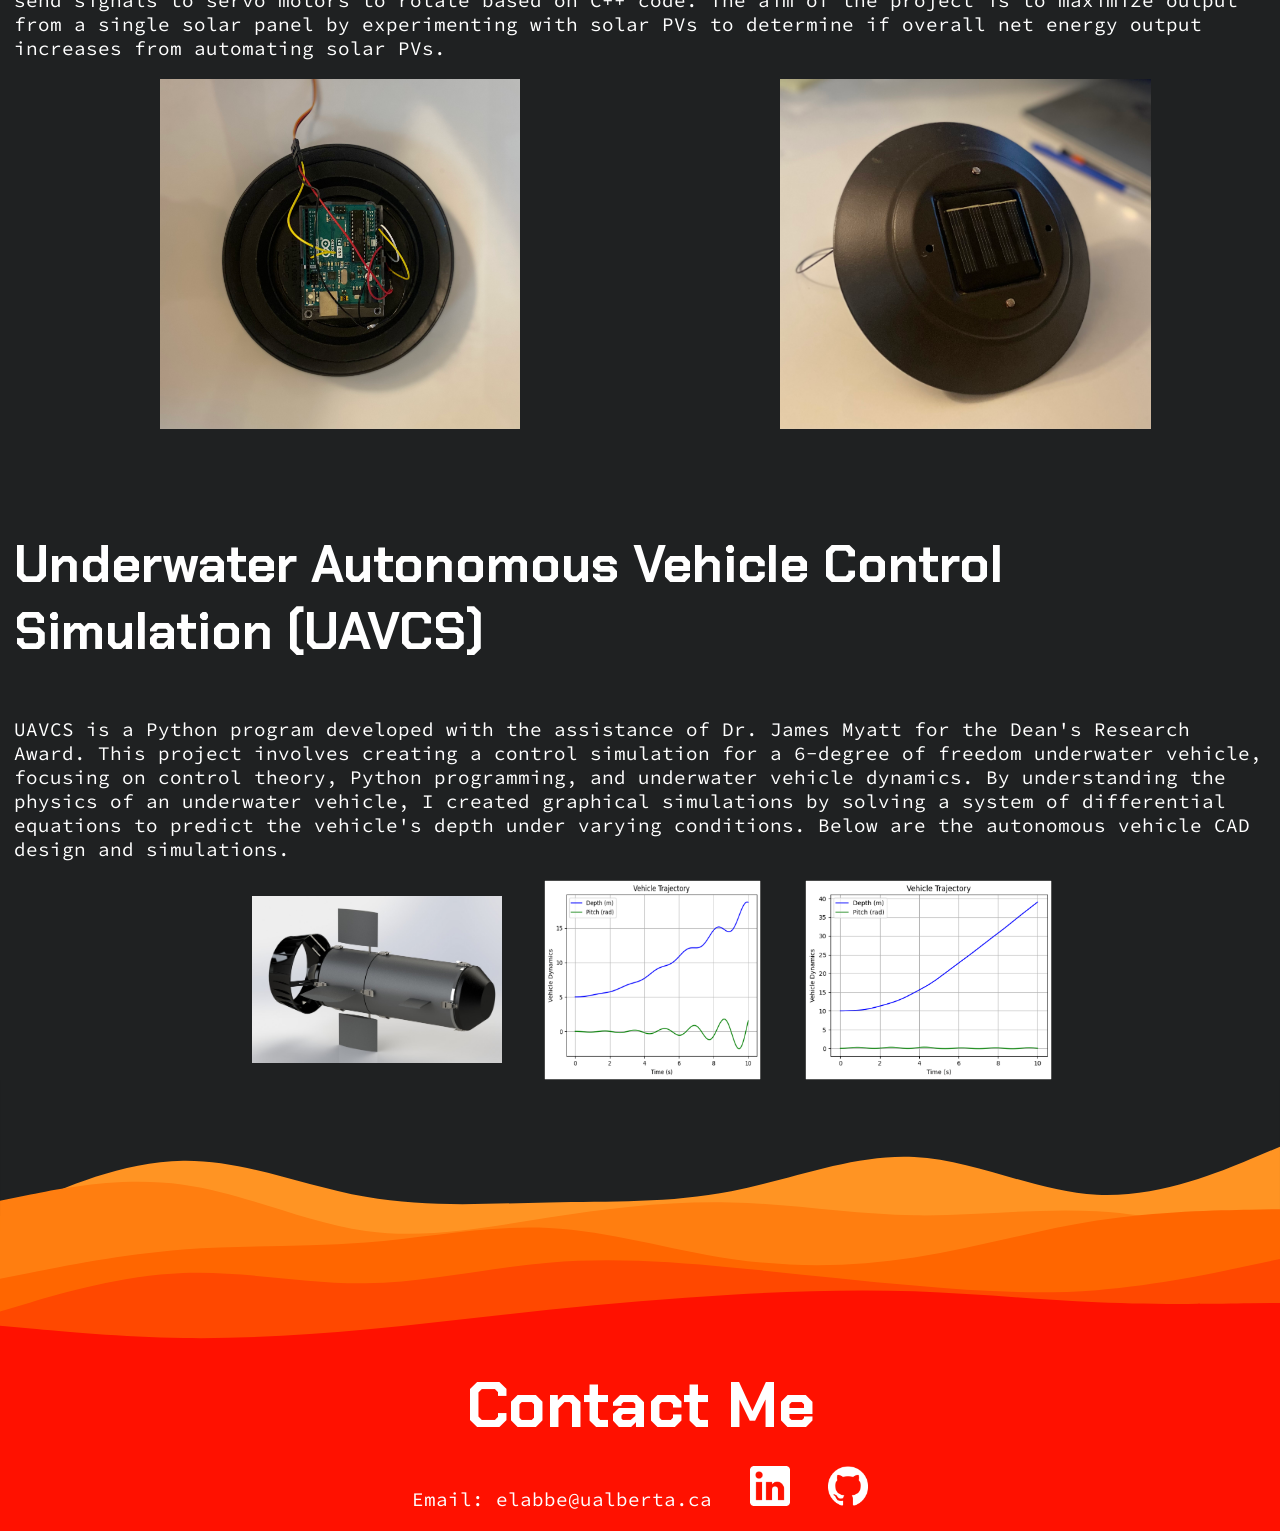
==== commit e026adad: "update" ====
--- a/index.html
+++ b/index.html
@@ -2,9 +2,9 @@
 <html lang="en">
 
 <head>
-    <meta charset="UTF-8" />
-    <meta http-equiv="X-UA-Compatible" content="IE=edge" />
-    <meta name="viewport" content="width=device-width, initial-scale=1.0, user-scalable=0">
+    <meta charset="UTF-8">
+    <meta http-equiv="X-UA-Compatible" content="IE=edge">
+    <meta name="viewport" content="width=device-width, initial-scale=1.0, user-scalable=no">
     <title>Ethan Labbe</title>
     <link rel="icon" type="image/x-icon" href="logo.png">
     <link rel="preconnect" href="https://fonts.googleapis.com">
@@ -12,14 +12,12 @@
     <link
         href="https://fonts.googleapis.com/css2?family=Chakra+Petch:wght@400;600&family=Exo+2:wght@600&family=Oxygen:wght@700&family=Quicksand:wght@600&family=Righteous&family=Source+Code+Pro&display=swap"
         rel="stylesheet">
-
     <link rel="stylesheet" href="style.css">
-
 </head>
 
 <body>
 
-    <div class="spacer layer2"> <img class="logo" src="logo.png" alt="logo"></div>
+    <div class="spacer layer2"><img class="logo" src="logo.png" alt="logo"></div>
     <div class="container">
         <h1>Ethan Labbe</h1>
         <h2>Project Portfolio</h2>
@@ -29,12 +27,11 @@
     <div class="spacer2 layer1"></div>
     <section class="yellow">
         <h2>About Me</h2>
-        <p class="leftxt">Hi, my name is Ethan Labbe and I am a third year Electrical Engineer. I was born and raised
-            in Edmonton, Alberta and have a passion for learning and research
-            that solves real-world problems and makes a positive impact on people's lives. I have a strong
-            foundation in Engineering and a wide variety of skills from circuit design to programming, that I have
-            learned at the University of Alberta. See my projects below to learn more about my work.
-        </p>
+        <p class="leftxt">Hi, my name is Ethan Labbe, and I am a third-year Electrical Engineering student. I was born
+            and raised in Edmonton, Alberta, and have a passion for various technical areas, such as fusion energy,
+            control and automation, artificial intelligence, math, and radio frequency communications. I have a strong
+            foundation in engineering and a wide variety of skills from circuit design to programming, which I have
+            learned at the University of Alberta. See my projects below to learn more about my work.</p>
     </section>
     <div class="spacer2 layer4"></div>
 
@@ -43,67 +40,70 @@
         <div class="leftxt">
 
             <h3>Python Automation</h3>
-            <p>This project is a general automation software designed to automate and streamline online processes. 
-                This project is being programmed in Python and incorporates applications of data collection,
-                web scraping and automation on top of the machine learning framework.
-                This project is currently in a preliminary stage... more to come soon.</p>
+            <p>This project is a general automation software designed to automate and streamline online processes. It is
+                being programmed in Python and incorporates applications of data collection, web scraping, and
+                automation on top of the machine learning framework. This project is currently in a preliminary stage...
+                more to come soon.</p>
 
-            <h3>Fusion Energy Fuel Research Project</h3>
-            <p>For this project I am researching and addressing the issues of inertial confinement fusion fuel pellets. This project
-                was created and
-                funded under the Dean's Research Award and is supervised by Dr. Ying Tsui. Aiming to find solutions to the cost and
-                quality control issues of
-                the current manufacturing methods this project is currently underway and will conclude in December 2023
-            </p>
+            <h3><a target="_blank" href="DRAposter2.pdf">Fusion Energy Fuel Research Project</a></h3>
+            <p>For this project, I am researching and addressing the issues of inertial confinement fusion fuel targets.
+                It was created and funded under the Dean's Research Award and is supervised by Dr. Ying Tsui. The aim is
+                to find solutions to the cost and quality control issues of the current manufacturing methods using
+                laser light scattering and spectrum analysis to determine the quality of polystyrene fusion fuel
+                targets.</p>
+            <div class="center">
+                <img class="medpic" src="Samplelightscattering.png" alt="Light Scattering">
+                <img class="lrgpic" src="Polystyrene Spectra.png" alt="Control Plot">
+            </div>
 
             <h3>Solar PV Home Automation Project</h3>
-            <p> I am designing and building an automated solar panel that rotates to the optimal angle based off of
-                light detected from the sun using photoresistors. This Project uses a arduino board to calculate and 
-                send signals to servo motors to rotate based off of C++ code.
-                The aim of the project is to reach maximum output from a single solar panel by experimenting with solar PVs to
-                determine if the overall net energy output increases 
-                from automating solar PVs.
-            </p>
+            <p>I am designing and building an automated solar panel system that rotates to the optimal angle based on
+                light detected from the sun using photoresistors. This project uses an Arduino board to calculate and
+                send signals to servo motors to rotate based on C++ code. The aim of the project is to maximize output
+                from a single solar panel by experimenting with solar PVs to determine if overall net energy output
+                increases from automating solar PVs.</p>
             <div class="center">
                 <img class="lrgpic" src="PanelWiring.jpg" alt="Panel Wiring">
                 <img class="lrgpic" src="SolarPanel.jpg" alt="Solar Panel">
             </div>
 
-            <h3><a target="_blank" href="DRAposter.pdf">Underwater Autonomous Vehicle Control Simulation (UAVCS)</a></h3>
-            <p> UAVCS is a python program written with the help of Dr. James Myatt for the Dean's Research
-                Award. This project is the creation a control simulation for a 6-degree of freedom underwater
-                vehicle, the project focuses on the scopes of control theory, python programming and underwater
-                vehicle dynamics. From the physics of an underwater vehicle I created graphical simulations by solving
-                a system of differential equations to determine the depth of the vehicle for varying conditions.
-                The autonomous vehicle CAD design and simulations can be seen below.
-            </p>
+            <h3><a target="_blank" href="DRAposter.pdf">Underwater Autonomous Vehicle Control Simulation (UAVCS)</a>
+            </h3>
+            <p>UAVCS is a Python program developed with the assistance of Dr. James Myatt for the Dean's Research Award.
+                This project involves creating a control simulation for a 6-degree of freedom underwater vehicle,
+                focusing on control theory, Python programming, and underwater vehicle dynamics. By understanding the
+                physics of an underwater vehicle, I created graphical simulations by solving a system of differential
+                equations to predict the vehicle's depth under varying conditions. Below are the autonomous vehicle CAD
+                design and simulations.</p>
         </div>
     </section>
     <div class="center">
-        <img class= "medpic" src="UAVCAD.jpg" alt="CAD design of vehicle">
-        <img class= "medpic" src="controlplot.jpg.png" alt="control plot">
-        <img class= "medpic" src="Divingplot.jpg.png" alt="diving plot" >
+        <img class="medpic" src="UAVCAD.jpg" alt="CAD Design of Vehicle">
+        <img class="medpic" src="controlplot.jpg.png" alt="Control Plot">
+        <img class="medpic" src="Divingplot.jpg.png" alt="Diving Plot">
     </div>
     <div class="layer3 spacer2"></div>
     <div class="center red">
-        <p2>Contact Me</p2>
+        <h2>Contact Me</h2>
     </div>
 
     <div class="center red">
-        <p1>
-            <p1>Email:</p1>
-            <a onclick="copy()">elabbe@ualberta.ca</a>
+        <div>
+            <p>Email: <a href="mailto:elabbe@ualberta.ca">elabbe@ualberta.ca</a>
             <a target="_blank" href="https://www.linkedin.com/in/ethan-labbe/">
-                <img class="icon" src="linlogo.png" alt="logo1">
+                <img class="icon" src="linlogo.png" alt="LinkedIn Logo">
             </a>
-            <a target="_blank" href="https://github.com/EthanLabb"> <img class="icon" src="gitlogo.png" alt="logo2"> </a>
-        </p1>
+            <a target="_blank" href="https://github.com/EthanLabb">
+                <img class="icon" src="gitlogo.png" alt="GitHub Logo">
+            </a>
+            </p>
+        </div>
     </div>
 
     <script>
         function copy() {
             navigator.clipboard.writeText("elabbe@ualberta.ca");
-            window.alert("Email Copied")
+            alert("Email Copied");
         }
     </script>
 
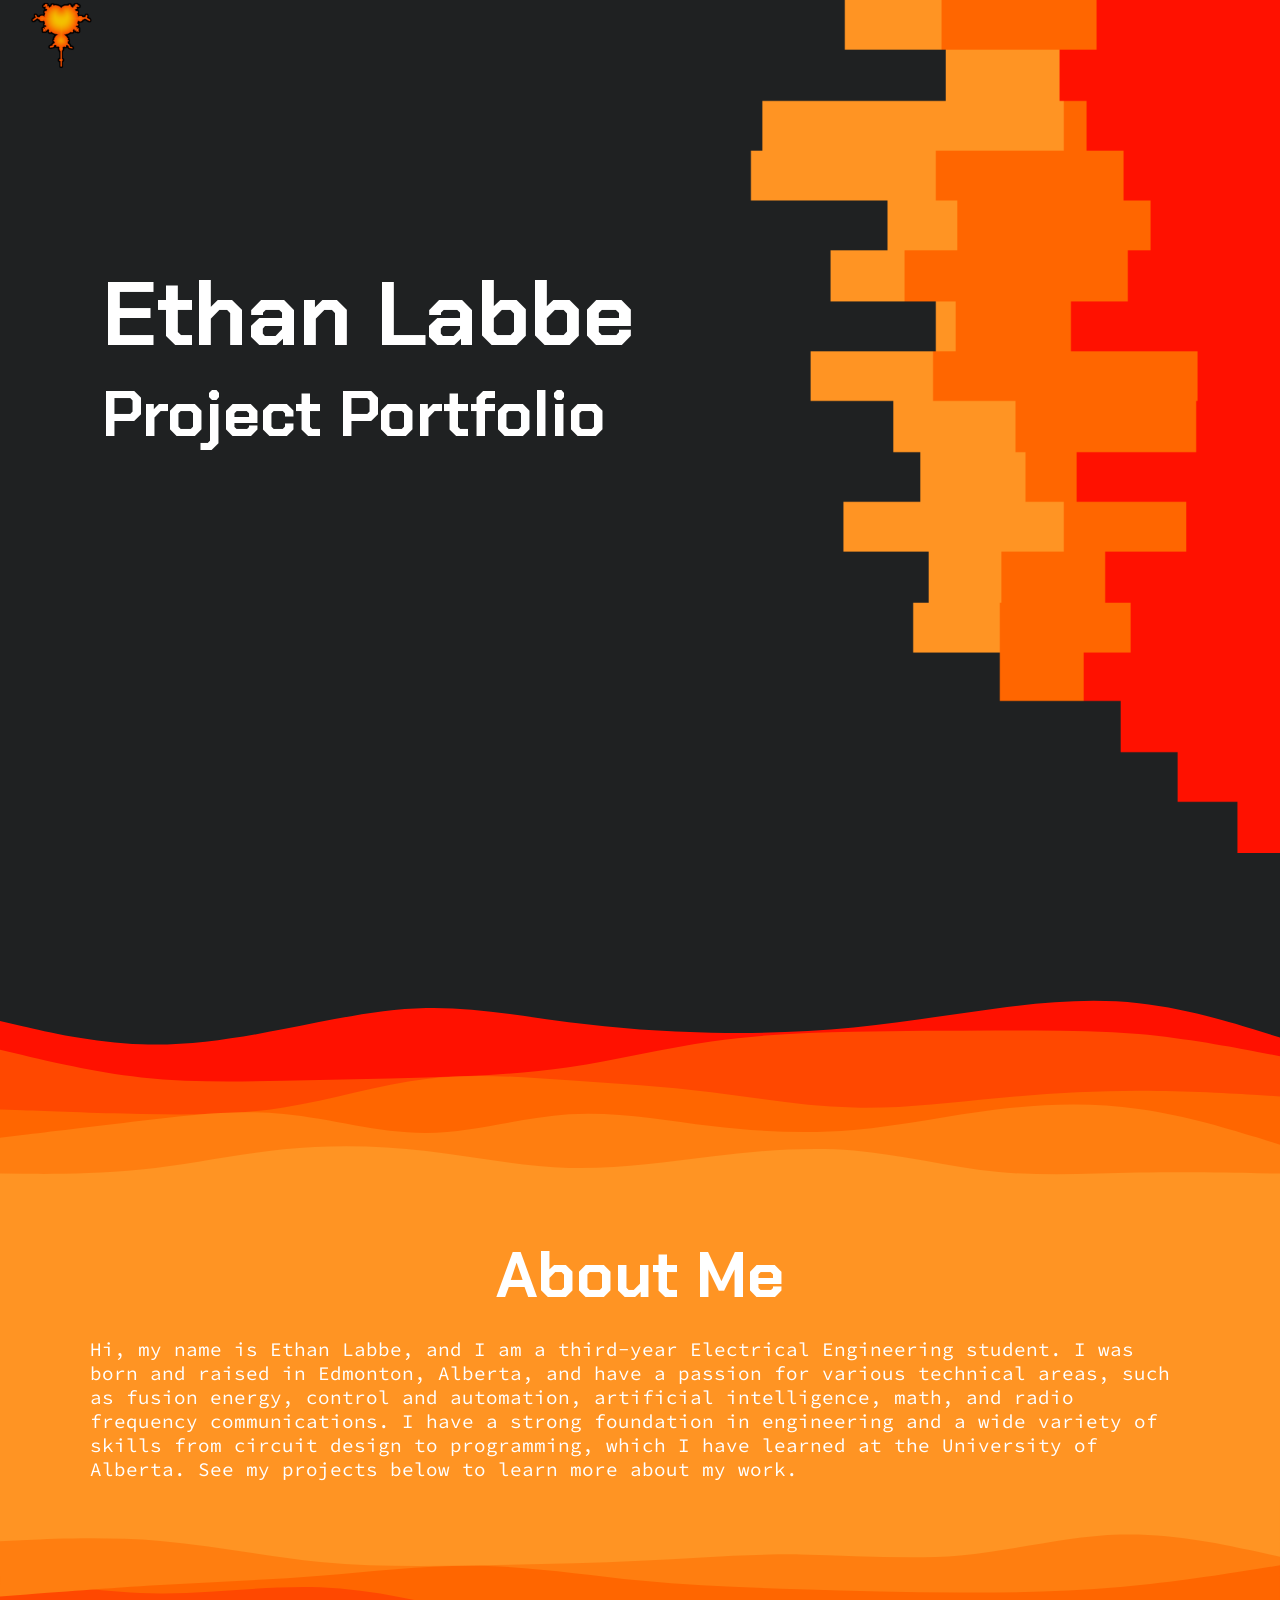
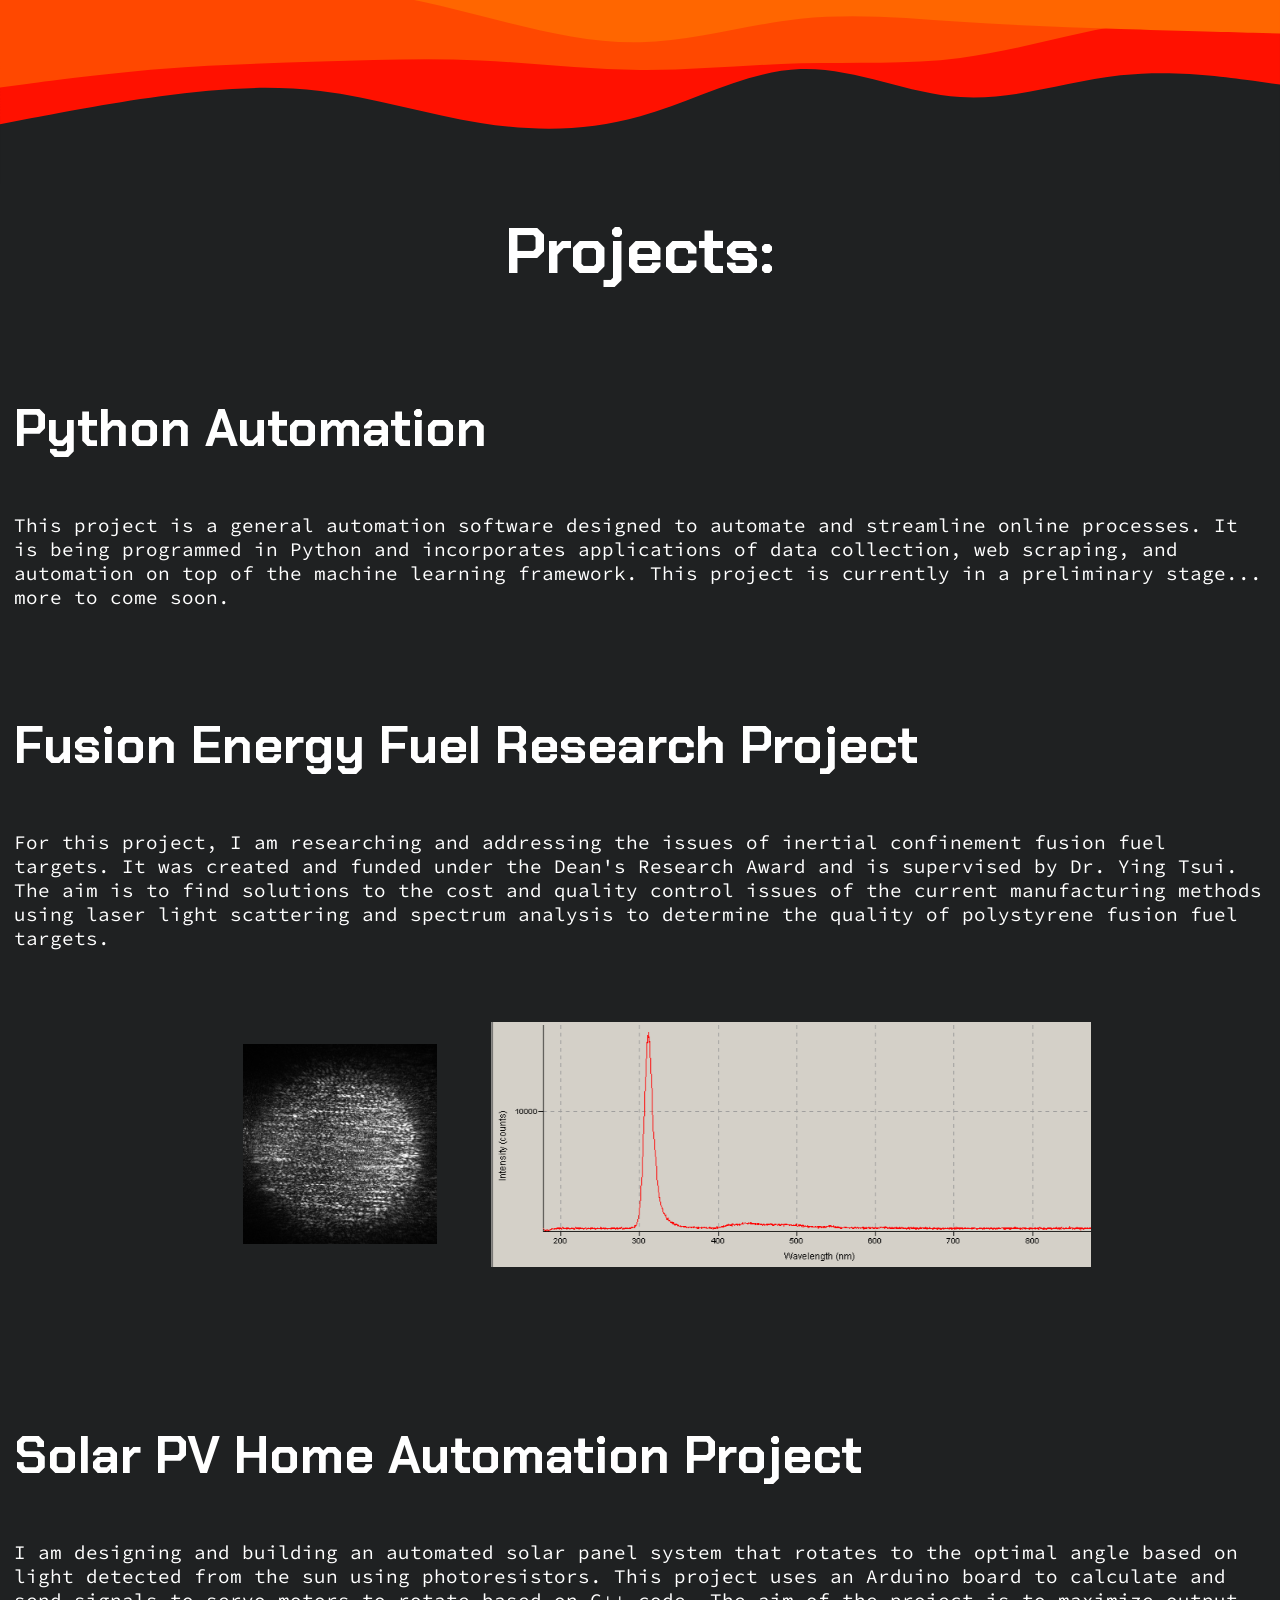
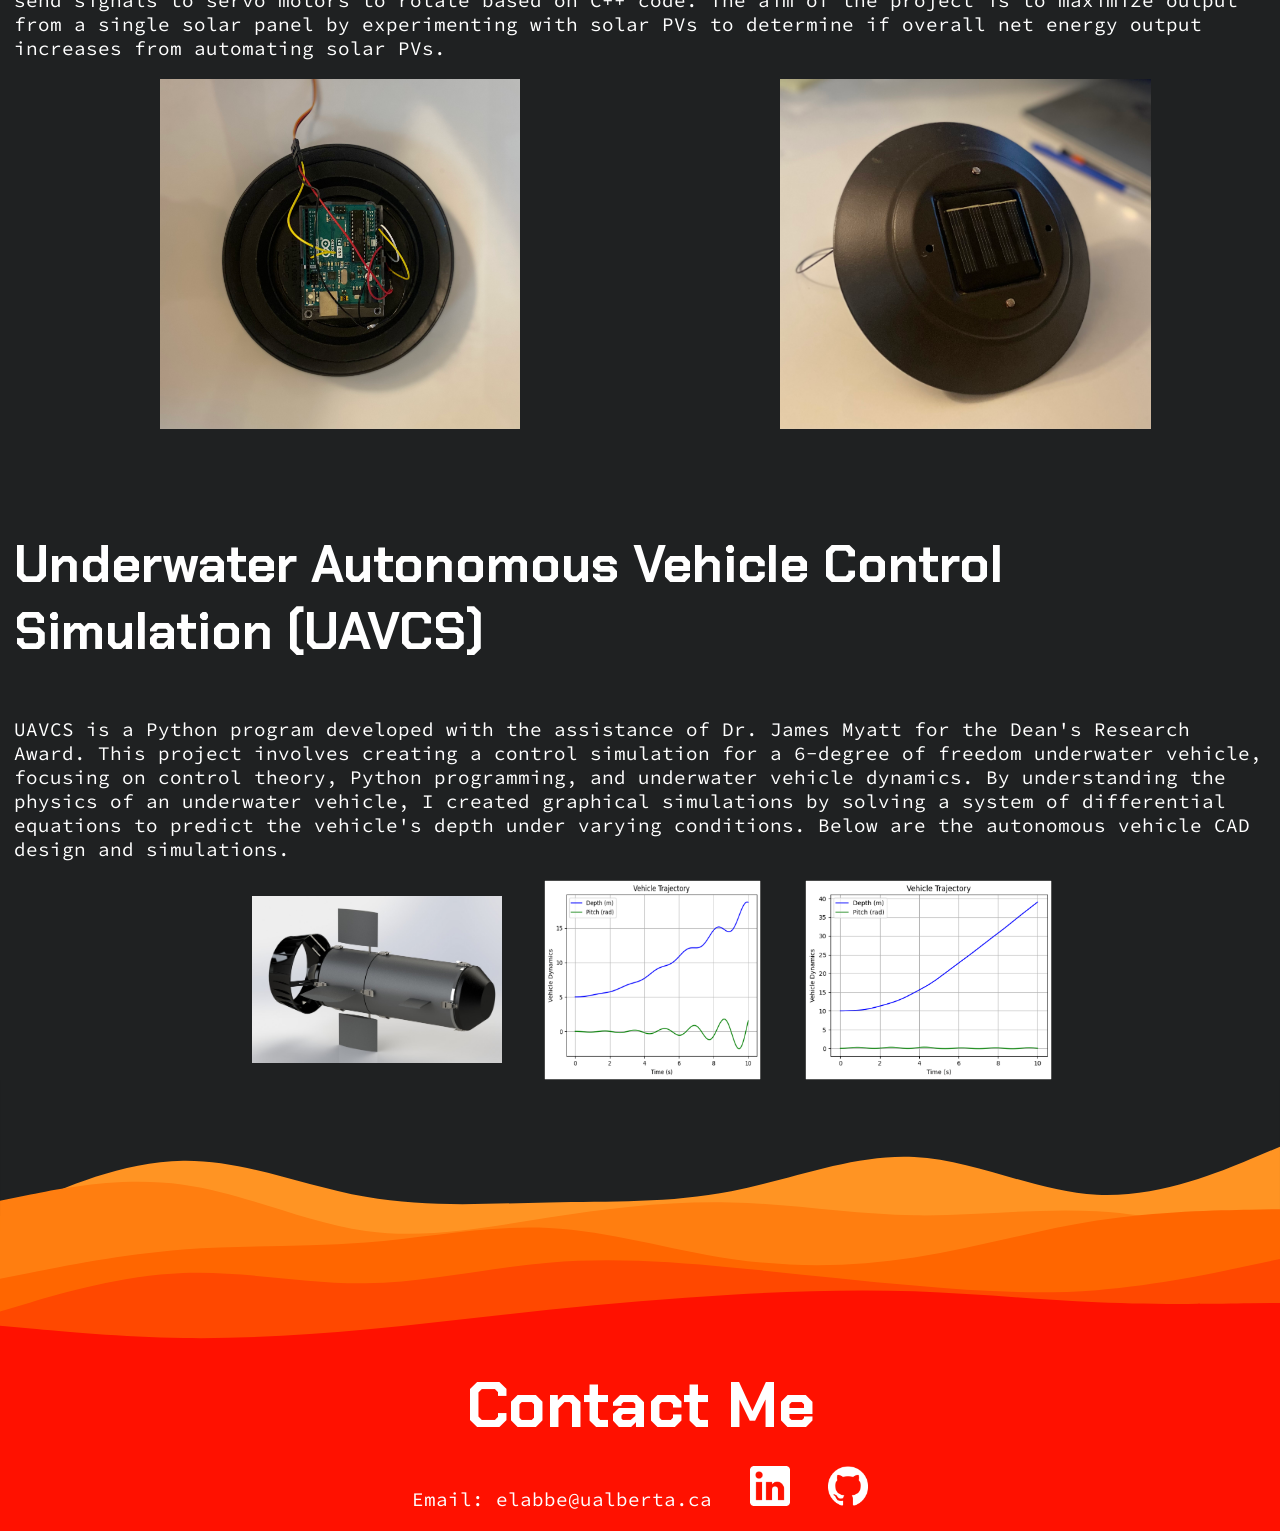
==== commit eac852d9: "fixedimage" ====
--- a/index.html
+++ b/index.html
@@ -6,7 +6,7 @@
     <meta http-equiv="X-UA-Compatible" content="IE=edge">
     <meta name="viewport" content="width=device-width, initial-scale=1.0, user-scalable=no">
     <title>Ethan Labbe</title>
-    <link rel="icon" type="image/x-icon" href="logo.png">
+    <link rel="icon" type="image/x-icon" href="external/logo.png">
     <link rel="preconnect" href="https://fonts.googleapis.com">
     <link rel="preconnect" href="https://fonts.gstatic.com" crossorigin>
     <link
@@ -17,7 +17,7 @@
 
 <body>
 
-    <div class="spacer layer2"><img class="logo" src="logo.png" alt="logo"></div>
+    <div class="spacer layer2"><img class="logo" src="external/logo.png" alt="logo"></div>
     <div class="container">
         <h1>Ethan Labbe</h1>
         <h2>Project Portfolio</h2>
@@ -45,15 +45,15 @@
                 automation on top of the machine learning framework. This project is currently in a preliminary stage...
                 more to come soon.</p>
 
-            <h3><a target="_blank" href="DRAposter2.pdf">Fusion Energy Fuel Research Project</a></h3>
+            <h3><a target="_blank" href="external/DRAposter2.pdf">Fusion Energy Fuel Research Project</a></h3>
             <p>For this project, I am researching and addressing the issues of inertial confinement fusion fuel targets.
                 It was created and funded under the Dean's Research Award and is supervised by Dr. Ying Tsui. The aim is
                 to find solutions to the cost and quality control issues of the current manufacturing methods using
                 laser light scattering and spectrum analysis to determine the quality of polystyrene fusion fuel
                 targets.</p>
             <div class="center">
-                <img class="medpic" src="Samplelightscattering.png" alt="Light Scattering">
-                <img class="lrgpic" src="Polystyrene Spectra.png" alt="Control Plot">
+                <img class="medpic" src="external/Samplelightscattering.png" alt="Light Scattering">
+                <img class="lrgpic" src="external/Polystyrenespectra.png" alt="Polystyrene Spectra">
             </div>
 
             <h3>Solar PV Home Automation Project</h3>
@@ -63,11 +63,11 @@
                 from a single solar panel by experimenting with solar PVs to determine if overall net energy output
                 increases from automating solar PVs.</p>
             <div class="center">
-                <img class="lrgpic" src="PanelWiring.jpg" alt="Panel Wiring">
-                <img class="lrgpic" src="SolarPanel.jpg" alt="Solar Panel">
+                <img class="lrgpic" src="external/PanelWiring.jpg" alt="Panel Wiring">
+                <img class="lrgpic" src="external/SolarPanel.jpg" alt="Solar Panel">
             </div>
 
-            <h3><a target="_blank" href="DRAposter.pdf">Underwater Autonomous Vehicle Control Simulation (UAVCS)</a>
+            <h3><a target="_blank" href="external/DRAposter.pdf">Underwater Autonomous Vehicle Control Simulation (UAVCS)</a>
             </h3>
             <p>UAVCS is a Python program developed with the assistance of Dr. James Myatt for the Dean's Research Award.
                 This project involves creating a control simulation for a 6-degree of freedom underwater vehicle,
@@ -78,9 +78,9 @@
         </div>
     </section>
     <div class="center">
-        <img class="medpic" src="UAVCAD.jpg" alt="CAD Design of Vehicle">
-        <img class="medpic" src="controlplot.jpg.png" alt="Control Plot">
-        <img class="medpic" src="Divingplot.jpg.png" alt="Diving Plot">
+        <img class="medpic" src="external/UAVCAD.jpg" alt="CAD Design of Vehicle">
+        <img class="medpic" src="external/controlplot.jpg.png" alt="Control Plot">
+        <img class="medpic" src="external/Divingplot.jpg.png" alt="Diving Plot">
     </div>
     <div class="layer3 spacer2"></div>
     <div class="center red">
@@ -91,10 +91,10 @@
         <div>
             <p>Email: <a href="mailto:elabbe@ualberta.ca">elabbe@ualberta.ca</a>
             <a target="_blank" href="https://www.linkedin.com/in/ethan-labbe/">
-                <img class="icon" src="linlogo.png" alt="LinkedIn Logo">
+                <img class="icon" src="external/linlogo.png" alt="LinkedIn Logo">
             </a>
             <a target="_blank" href="https://github.com/EthanLabb">
-                <img class="icon" src="gitlogo.png" alt="GitHub Logo">
+                <img class="icon" src="external/gitlogo.png" alt="GitHub Logo">
             </a>
             </p>
         </div>
--- a/style.css
+++ b/style.css
@@ -168,19 +168,19 @@
          }
 
          .layer1 {
-             background-image: url('./upwave1.svg');
+             background-image: url('external/upwave1.svg');
          }
 
          .layer2 {
-             background-image: url('./rightstep2.png');
+             background-image: url('external/rightstep2.png');
          }
 
          .layer3 {
-             background-image: url('./btmwave.svg');
+             background-image: url('external/btmwave.svg');
          }
 
          .layer4 {
-             background-image: url('./dwnwave.svg');
+             background-image: url('external/dwnwave.svg');
          }
 
          .flip {
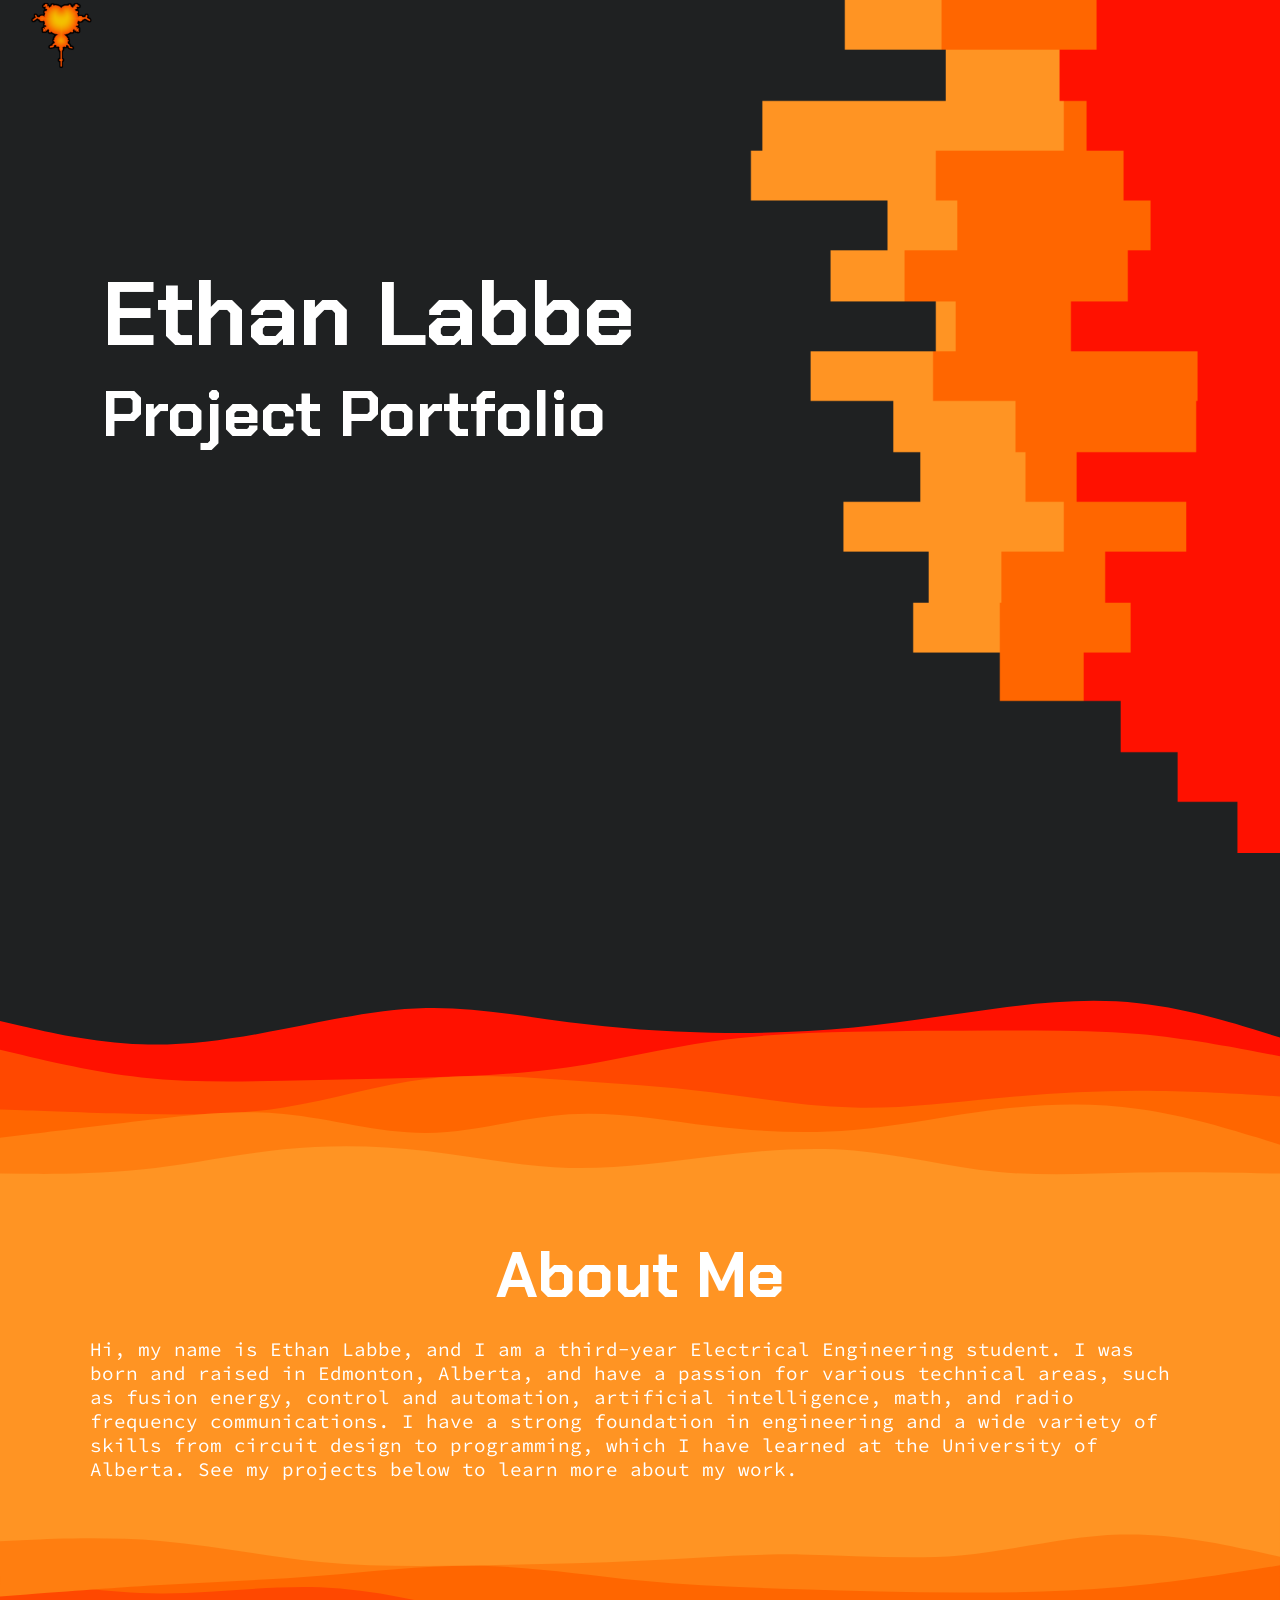
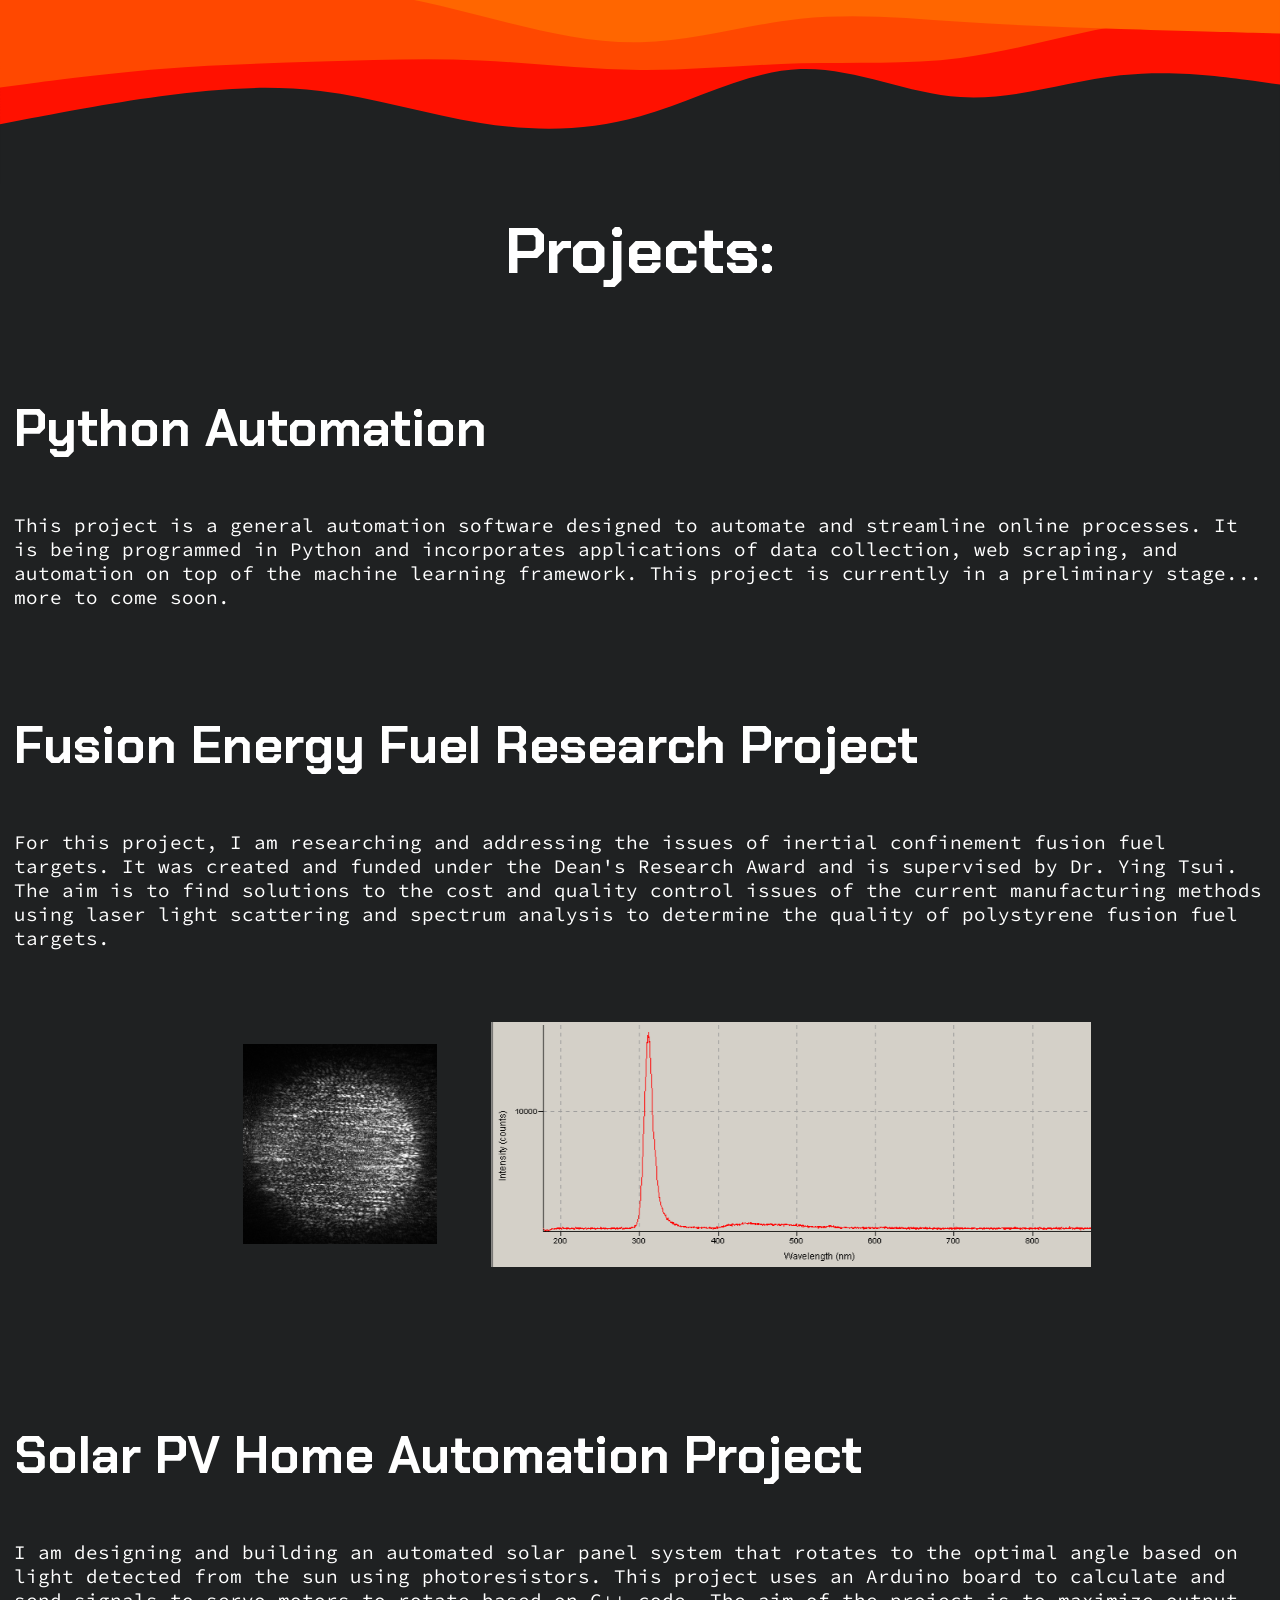
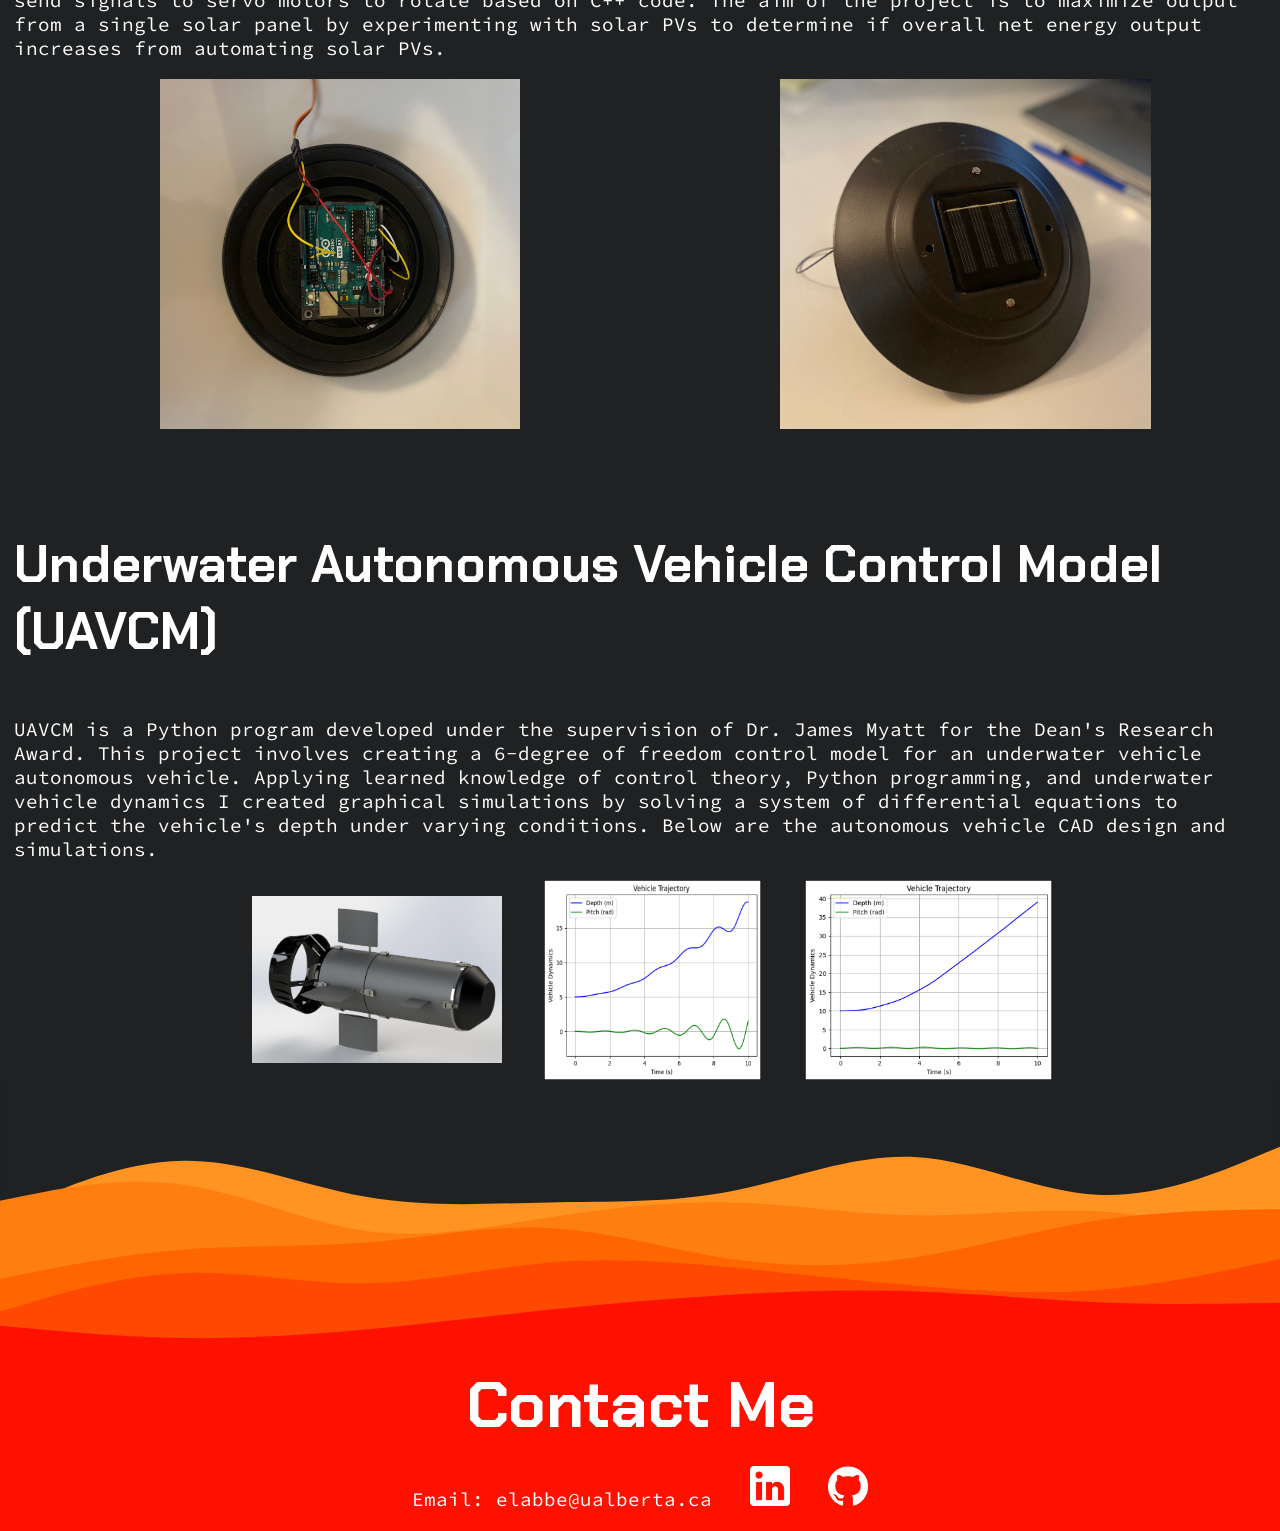
==== commit a31bc5ad: "UAVCM update" ====
--- a/index.html
+++ b/index.html
@@ -67,12 +67,11 @@
                 <img class="lrgpic" src="external/SolarPanel.jpg" alt="Solar Panel">
             </div>
 
-            <h3><a target="_blank" href="external/DRAposter.pdf">Underwater Autonomous Vehicle Control Simulation (UAVCS)</a>
+            <h3><a target="_blank" href="external/DRAposter.pdf">Underwater Autonomous Vehicle Control Model (UAVCM)</a>
             </h3>
-            <p>UAVCS is a Python program developed with the assistance of Dr. James Myatt for the Dean's Research Award.
-                This project involves creating a control simulation for a 6-degree of freedom underwater vehicle,
-                focusing on control theory, Python programming, and underwater vehicle dynamics. By understanding the
-                physics of an underwater vehicle, I created graphical simulations by solving a system of differential
+            <p>UAVCM is a Python program developed under the supervision of Dr. James Myatt for the Dean's Research Award.
+                This project involves creating a 6-degree of freedom control model for an underwater vehicle autonomous vehicle.
+                Applying learned knowledge of control theory, Python programming, and underwater vehicle dynamics I created graphical simulations by solving a system of differential
                 equations to predict the vehicle's depth under varying conditions. Below are the autonomous vehicle CAD
                 design and simulations.</p>
         </div>
